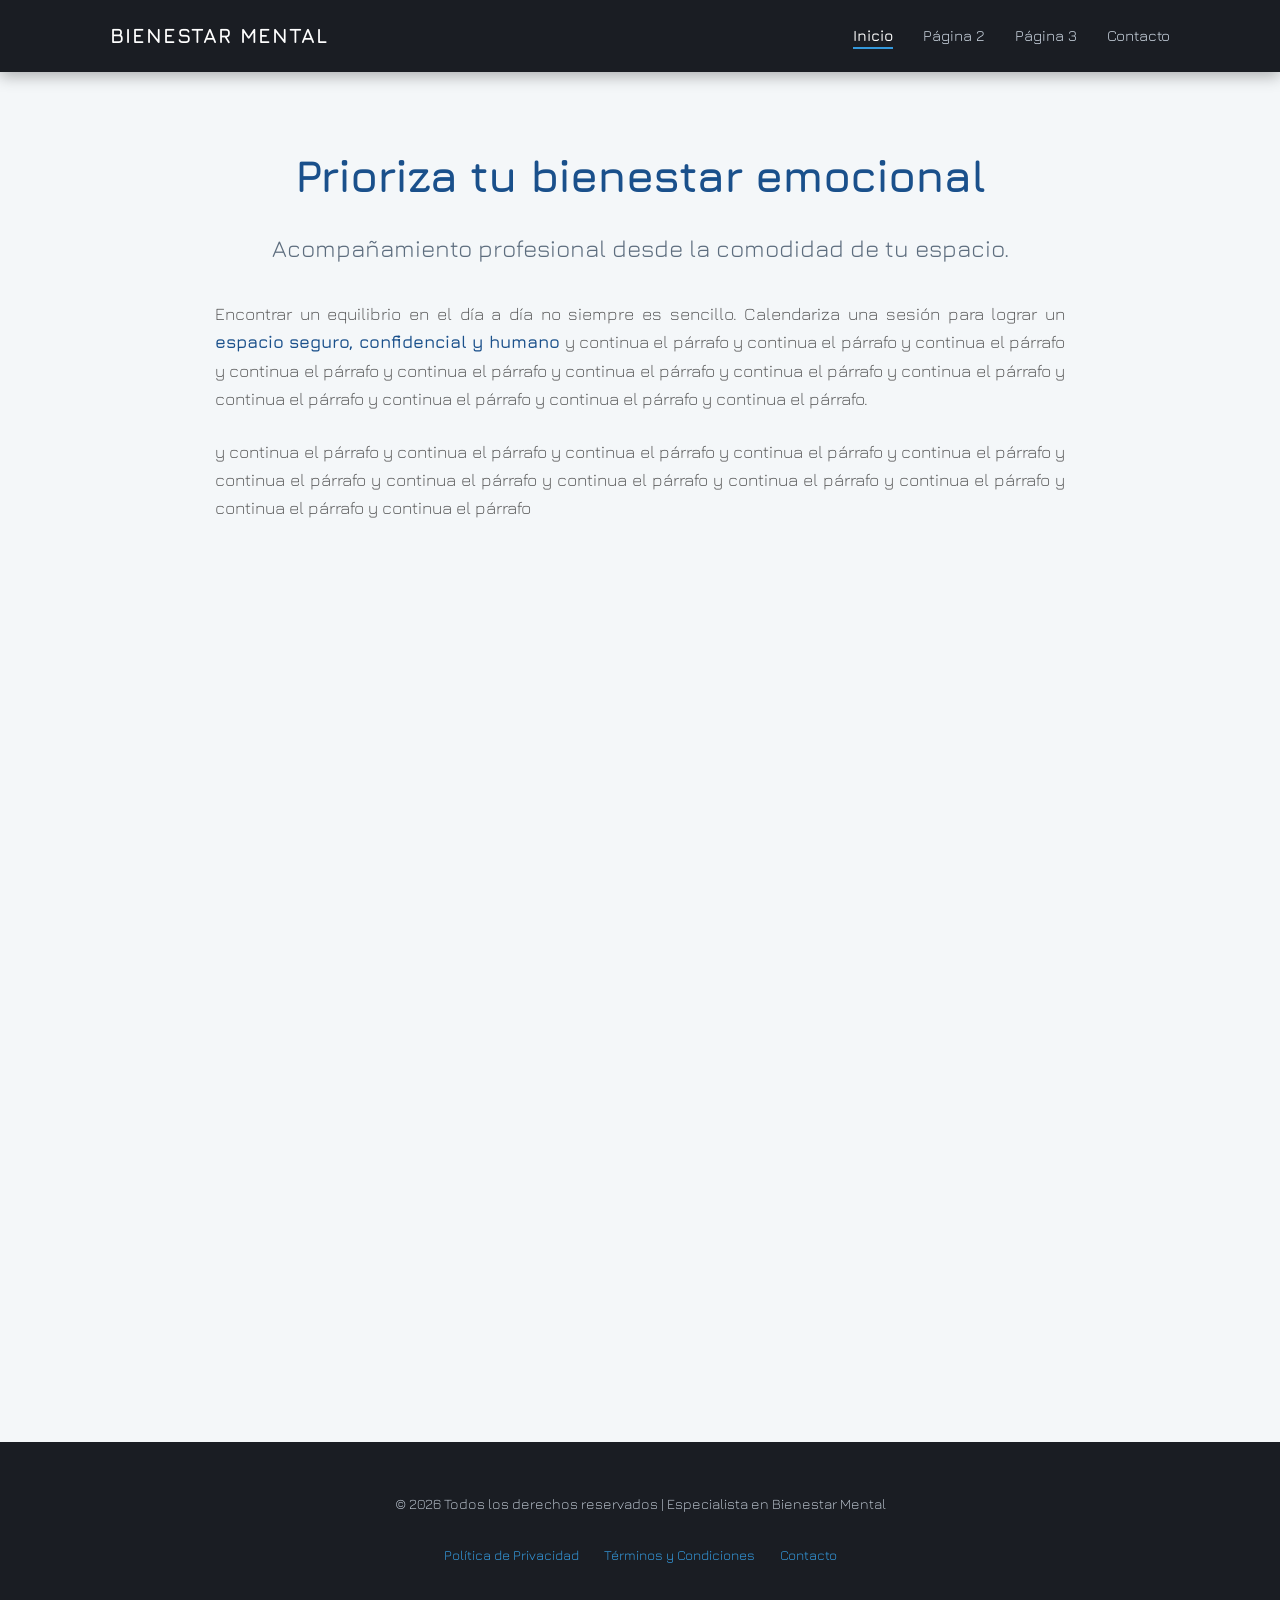
==== index.html @ a9a832e6 "Primer commit" ====
<!DOCTYPE html>
<html lang="es">
<head>
    <meta charset="UTF-8">
    <meta name="viewport" content="width=device-width, initial-scale=1.0">
    <title>Sesiones de Salud Mental | Agenda tu Videollamada</title>
    <link rel="preconnect" href="https://fonts.googleapis.com">
    <link rel="preconnect" href="https://fonts.gstatic.com" crossorigin>
    <link href="https://fonts.googleapis.com/css2?family=Jura:wght@300..700&display=swap" rel="stylesheet">

    <link rel="stylesheet" href="css/styles.css">
</head>
<body>

    <header class="main-header">
        <nav class="nav-container">
            <div class="logo">
                <span>Bienestar Mental</span>
            </div>
            <ul class="nav-menu">
                <li><a href="index.html" class="nav-link active">Inicio</a></li>
                <li><a href="pagina2.html" class="nav-link">Página 2</a></li>
                <li><a href="pagina3.html" class="nav-link">Página 3</a></li>
                <li><a href="contacto.html" class="nav-link">Contacto</a></li>
            </ul>
        </nav>
    </header>

    <main>
        <section class="intro-section">
            <h1>Prioriza tu bienestar emocional</h1>
            <h2>Acompañamiento profesional desde la comodidad de tu espacio.</h2>
            
            <p>
                Encontrar un equilibrio en el día a día no siempre es sencillo. Calendariza una sesión para lograr un 
                <strong>espacio seguro, confidencial y humano</strong> y continua el párrafo y continua el párrafo
                y continua el párrafo y continua el párrafo y continua el párrafo y continua el párrafo y continua el párrafo
                y continua el párrafo y continua el párrafo y continua el párrafo y continua el párrafo y continua el párrafo.
            </p>

            <p>
                y continua el párrafo y continua el párrafo y continua el párrafo y continua el párrafo  
               y continua el párrafo y continua el párrafo y continua el párrafo y continua el párrafo 
               y continua el párrafo y continua el párrafo y continua el párrafo y continua el párrafo 
            </p>
        </section>

        <div class="calendly-inline-widget" 
             data-url="https://calendly.com/depyweboaxaca/30min" 
             style="min-width:320px;height:700px;">
        </div>
        <script type="text/javascript" src="https://assets.calendly.com/assets/external/widget.js" async></script>


    </main>
    <footer>
        <div class="footer-container">
            <div class="footer-info">
                <p>&copy; 2026 Todos los derechos reservados | Especialista en Bienestar Mental</p>
            </div>
            <nav class="footer-nav">
                <a href="politicas.html">Política de Privacidad</a>
                <a href="terminos.html">Términos y Condiciones</a>
                <a href="contacto.html">Contacto</a>
            </nav>
        </div>
    </footer>
    <script src="js/script.js"></script>
</body>
</html>
---- css/styles.css ----
/* =========================================
   1. VARIABLES Y CONFIGURACIÓN GENERAL
   ========================================= */
:root {
    /* Paleta de Colores - Salud Mental & Corporativo */
    --color-fondo: #f4f7f9;        /* Gris azulado muy claro */
    --color-oscuro: #1a1d23;       /* Fondo de Header/Footer (Charcoal) */
    --color-primario: #1a508b;     /* Azul profesional (Confianza) */
    --color-secundario: #3498db;   /* Azul claro para detalles y links */
    --color-texto-p: #4a4a4a;      /* Gris oscuro para párrafos */
    --color-texto-light: #cbd5e0;  /* Gris claro para textos sobre oscuro */
    --white: #ffffff;
    
    /* Fuentes */
    --font-main: "Jura", sans-serif;
}

* {
    margin: 0;
    padding: 0;
    box-sizing: border-box;
}

html {
    scroll-behavior: smooth;
}

body {
    font-family: var(--font-main);
    background-color: var(--color-fondo);
    color: var(--color-texto-p);
    line-height: 1.6;
    padding-top: 80px; /* Espacio para el header fijo */
}

/* =========================================
   2. NAVEGACIÓN (HEADER)
   ========================================= */
.main-header {
    background-color: var(--color-oscuro);
    width: 100%;
    padding: 1.2rem 0;
    position: fixed;
    top: 0;
    left: 0;
    z-index: 1000;
    box-shadow: 0 4px 15px rgba(0, 0, 0, 0.3);
    transition: all 0.3s ease;
}

.nav-container {
    max-width: 1100px;
    margin: 0 auto;
    display: flex;
    justify-content: space-between;
    align-items: center;
    padding: 0 20px;
}

.logo span {
    color: var(--white);
    font-size: 1.3rem;
    font-weight: 700;
    letter-spacing: 1px;
    text-transform: uppercase;
}

.nav-menu {
    list-style: none;
    display: flex;
    gap: 30px;
}

.nav-link {
    text-decoration: none;
    color: var(--color-texto-light);
    font-size: 0.95rem;
    font-weight: 400;
    transition: color 0.3s ease;
    position: relative;
    padding-bottom: 5px;
}

.nav-link:hover {
    color: var(--white);
}

/* Indicador de página activa y hover */
.nav-link::after {
    content: '';
    position: absolute;
    width: 0;
    height: 2px;
    bottom: 0;
    left: 0;
    background-color: var(--color-secundario);
    transition: width 0.3s ease;
}

.nav-link:hover::after, 
.nav-link.active::after {
    width: 100%;
}

.nav-link.active {
    color: var(--white);
    font-weight: 600;
}

/* =========================================
   3. ESTRUCTURA PRINCIPAL (MAIN)
   ========================================= */
main {
    max-width: 1000px;
    margin: 0 auto;
    padding: 60px 20px;
    min-height: 80vh;
}

/* Sección de introducción de texto */
.intro-section {
    text-align: center;
    margin-bottom: 60px;
}

main h1 {
    font-size: 2.8rem;
    font-weight: 700;
    color: var(--color-primario);
    margin-bottom: 20px;
    letter-spacing: -1px;
}

main h2 {
    font-size: 1.5rem;
    font-weight: 400;
    color: #5d6d7e;
    margin-bottom: 35px;
    line-height: 1.4;
}

main p {
    font-size: 1.1rem;
    font-weight: 300;
    color: var(--color-texto-p);
    margin-bottom: 25px;
    text-align: justify;
    max-width: 850px;
    margin-left: auto;
    margin-right: auto;
}

main p strong {
    font-weight: 600;
    color: var(--color-primario);
}

/* Contenedor de Calendly */
#calendly-booking {
    margin-top: 50px;
    background: var(--white);
    border-radius: 15px;
    box-shadow: 0 10px 40px rgba(0,0,0,0.06);
    overflow: hidden;
    min-height: 600px; /* Evita saltos de carga */
}

/* =========================================
   4. PIE DE PÁGINA (FOOTER)
   ========================================= */
footer {
    background-color: var(--color-oscuro);
    color: var(--color-texto-light);
    padding: 50px 20px;
    margin-top: 100px;
}

.footer-container {
    max-width: 1100px;
    margin: 0 auto;
    display: flex;
    flex-direction: column;
    align-items: center;
    gap: 30px;
    text-align: center;
}

.footer-info p {
    font-size: 0.9rem;
    font-weight: 300;
}

.footer-nav {
    display: flex;
    gap: 25px;
    flex-wrap: wrap;
    justify-content: center;
}

.footer-nav a {
    text-decoration: none;
    color: var(--color-secundario);
    font-size: 0.85rem;
    transition: all 0.3s ease;
}

.footer-nav a:hover {
    color: var(--white);
    text-decoration: underline;
}

/* =========================================
   5. OPTIMIZACIÓN MÓVIL (RESPONSIVE)
   ========================================= */

/* Tabletas (menor a 992px) */
@media (max-width: 992px) {
    main h1 {
        font-size: 2.3rem;
    }
}

/* Celulares (menor a 768px) */
@media (max-width: 768px) {
    body {
        padding-top: 70px;
    }

    .nav-container {
        flex-direction: column;
        gap: 15px;
    }

    .nav-menu {
        gap: 15px;
        font-size: 0.85rem;
    }

    main {
        padding: 40px 15px;
    }

    main h1 {
        font-size: 1.8rem;
    }

    main h2 {
        font-size: 1.2rem;
    }

    main p {
        font-size: 1rem;
        text-align: left; /* Mejor lectura en pantallas pequeñas */
    }

    .footer-container {
        gap: 20px;
    }
}

/* Celulares muy pequeños (menor a 480px) */
@media (max-width: 480px) {
    .nav-menu {
        flex-wrap: wrap;
        justify-content: center;
    }
    
    .footer-nav {
        flex-direction: column;
        gap: 10px;
    }
}
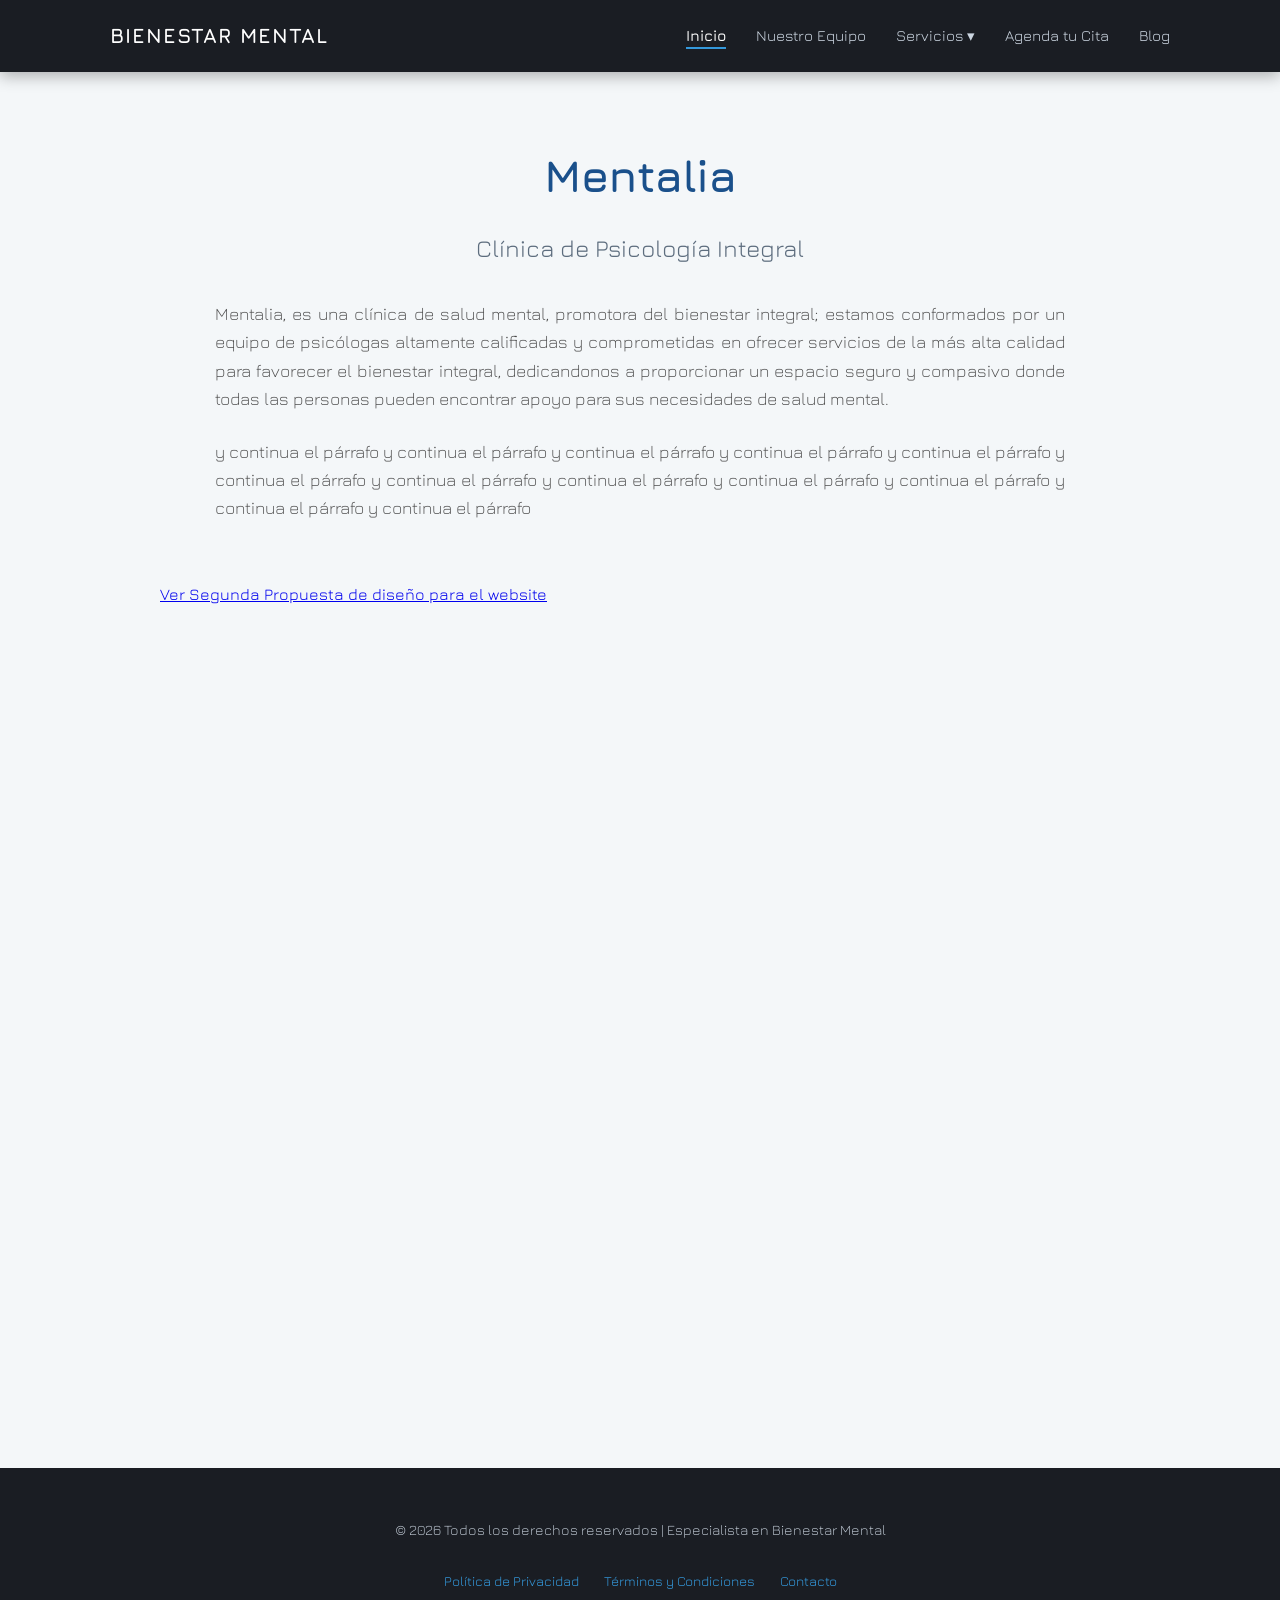
==== commit c34a0691: "Actualización general del sitio: nuevas páginas y cambios en estilos" ====
--- a/index.html
+++ b/index.html
@@ -1,58 +1,68 @@
 <!DOCTYPE html>
 <html lang="es">
+
 <head>
     <meta charset="UTF-8">
     <meta name="viewport" content="width=device-width, initial-scale=1.0">
-    <title>Sesiones de Salud Mental | Agenda tu Videollamada</title>
+    <title>Inicio</title>
     <link rel="preconnect" href="https://fonts.googleapis.com">
     <link rel="preconnect" href="https://fonts.gstatic.com" crossorigin>
     <link href="https://fonts.googleapis.com/css2?family=Jura:wght@300..700&display=swap" rel="stylesheet">
-
     <link rel="stylesheet" href="css/styles.css">
 </head>
+
 <body>
-
     <header class="main-header">
         <nav class="nav-container">
             <div class="logo">
                 <span>Bienestar Mental</span>
             </div>
-            <ul class="nav-menu">
-                <li><a href="index.html" class="nav-link active">Inicio</a></li>
-                <li><a href="pagina2.html" class="nav-link">Página 2</a></li>
-                <li><a href="pagina3.html" class="nav-link">Página 3</a></li>
-                <li><a href="contacto.html" class="nav-link">Contacto</a></li>
-            </ul>
+                <ul class="nav-menu">
+                    <li><a href="index.html" class="nav-link active">Inicio</a></li>
+                    <li><a href="equipo.html" class="nav-link">Nuestro Equipo</a></li>
+                    
+                    <li class="nav-item-dropdown">
+                        <a href="servicios.html" class="nav-link">Servicios <span class="flecha">▾</span></a>
+                        <ul class="submenu">
+                            <li><a href="individual.html">Psicoterapia Individual</a></li>
+                            <li><a href="estudiantes.html">Terapia para Estudiantes</a></li>
+                            <li><a href="talleres.html">Talleres</a></li>
+                        </ul>
+                    </li>
+
+                    <li><a href="agenda.html" class="nav-link">Agenda tu Cita</a></li>
+                    <li><a href="blog.html" class="nav-link">Blog</a></li>
+                </ul>
         </nav>
     </header>
 
     <main>
         <section class="intro-section">
-            <h1>Prioriza tu bienestar emocional</h1>
-            <h2>Acompañamiento profesional desde la comodidad de tu espacio.</h2>
-            
+            <h1>Mentalia</h1>
+            <h2>Clínica de Psicología Integral</h2>
+
             <p>
-                Encontrar un equilibrio en el día a día no siempre es sencillo. Calendariza una sesión para lograr un 
-                <strong>espacio seguro, confidencial y humano</strong> y continua el párrafo y continua el párrafo
-                y continua el párrafo y continua el párrafo y continua el párrafo y continua el párrafo y continua el párrafo
-                y continua el párrafo y continua el párrafo y continua el párrafo y continua el párrafo y continua el párrafo.
+                Mentalia, es una clínica de salud mental, promotora del bienestar integral; estamos conformados por un equipo de psicólogas altamente calificadas y comprometidas en ofrecer servicios de la más alta calidad para favorecer el bienestar integral, dedicandonos a proporcionar un espacio seguro y compasivo donde todas las personas pueden encontrar apoyo para sus necesidades de salud mental.
             </p>
 
             <p>
                 y continua el párrafo y continua el párrafo y continua el párrafo y continua el párrafo  
-               y continua el párrafo y continua el párrafo y continua el párrafo y continua el párrafo 
-               y continua el párrafo y continua el párrafo y continua el párrafo y continua el párrafo 
+            y continua el párrafo y continua el párrafo y continua el párrafo y continua el párrafo 
+            y continua el párrafo y continua el párrafo y continua el párrafo y continua el párrafo 
             </p>
         </section>
 
+        <div class="cta-container">
+            <a href="index2.html" class="btn-outline">Ver Segunda Propuesta de diseño para el website</a>
+        </div>
+
         <div class="calendly-inline-widget" 
-             data-url="https://calendly.com/depyweboaxaca/30min" 
-             style="min-width:320px;height:700px;">
+            data-url="https://calendly.com/depyweboaxaca/30min" 
+            style="min-width:320px;height:700px;">
         </div>
         <script type="text/javascript" src="https://assets.calendly.com/assets/external/widget.js" async></script>
-
-
     </main>
+    
     <footer>
         <div class="footer-container">
             <div class="footer-info">
--- a/css/styles.css
+++ b/css/styles.css
@@ -108,6 +108,84 @@
 }
 
 /* =========================================
+   2.1. SUBMENÚ (DROPDOWN) - INTEGRACIÓN
+   ========================================= */
+
+/* Contenedor del item que tiene el submenú */
+.nav-item-dropdown {
+    position: relative;
+}
+
+/* Estilos del submenú */
+.submenu {
+    display: none; /* Oculto por defecto */
+    position: absolute;
+    top: 100%; /* Aparece justo debajo del header */
+    left: 50%;
+    transform: translateX(-50%); /* Centra el menú respecto al texto padre */
+    background-color: var(--color-oscuro); /* Mismo tono que el header */
+    min-width: 240px;
+    padding: 15px 0;
+    list-style: none;
+    box-shadow: 0 10px 25px rgba(0, 0, 0, 0.4);
+    border-top: 3px solid var(--color-secundario); /* Línea de acento arriba */
+    z-index: 1100;
+}
+
+/* Mostrar al hacer hover */
+.nav-item-dropdown:hover .submenu {
+    display: block;
+}
+
+/* Links dentro del submenú */
+.submenu li a {
+    display: block;
+    padding: 12px 25px;
+    color: var(--color-texto-light);
+    text-decoration: none;
+    font-size: 0.85rem;
+    transition: all 0.3s ease;
+    text-align: left;
+    white-space: nowrap; /* Evita que el texto salte de línea */
+}
+
+/* Hover en los links del submenú */
+.submenu li a:hover {
+    background-color: rgba(255, 255, 255, 0.05);
+    color: var(--white);
+    padding-left: 30px; /* Efecto sutil de desplazamiento */
+}
+
+/* Ajuste para el responsive en celulares */
+@media (max-width: 768px) {
+    .nav-item-dropdown:hover .submenu {
+        display: none; /* Desactivamos el hover en móvil para evitar conflictos */
+    }
+    
+    /* Opcional: Si quieres que en móvil se vea siempre, 
+       puedes cambiar .submenu a position: static */
+    .submenu {
+        position: static;
+        transform: none;
+        background: transparent;
+        box-shadow: none;
+        border: none;
+        padding: 0;
+        text-align: center;
+    }
+    
+    .nav-item-dropdown .submenu {
+        display: block; /* En móvil los mostramos todos en lista */
+    }
+
+    .submenu li a {
+        text-align: center;
+        padding: 8px 0;
+        font-size: 0.8rem;
+    }
+}
+
+/* =========================================
    3. ESTRUCTURA PRINCIPAL (MAIN)
    ========================================= */
 main {
@@ -269,4 +347,35 @@
         flex-direction: column;
         gap: 10px;
     }
+}
+
+
+
+/* Estilos para el efecto Parallax */
+.parallax-container {
+    /* La ruta que solicitaste */
+    background-image: url('/home/impy/Escritorio/plataforma/sitios/calendarizacion/images/imagenh1.png');
+    
+    /* Altura del banner */
+    height: 400px; 
+    
+    /* CREA EL EFECTO PARALLAX */
+    background-attachment: fixed;
+    background-position: center;
+    background-repeat: no-repeat;
+    background-size: cover;
+    
+    /* Estética de la marca (Muted & Soft) */
+    margin: 40px 0;
+    border-radius: 8px; /* Opcional: para suavizar las esquinas */
+    filter: brightness(0.9) contrast(0.9) saturate(0.8);
+    box-shadow: inset 0 0 20px rgba(0,0,0,0.1);
+}
+
+/* Ajuste para móviles (El efecto 'fixed' suele fallar en iOS/Android) */
+@media (max-width: 768px) {
+    .parallax-container {
+        background-attachment: scroll; /* Se comporta como imagen normal en móvil */
+        height: 250px;
+    }
 }
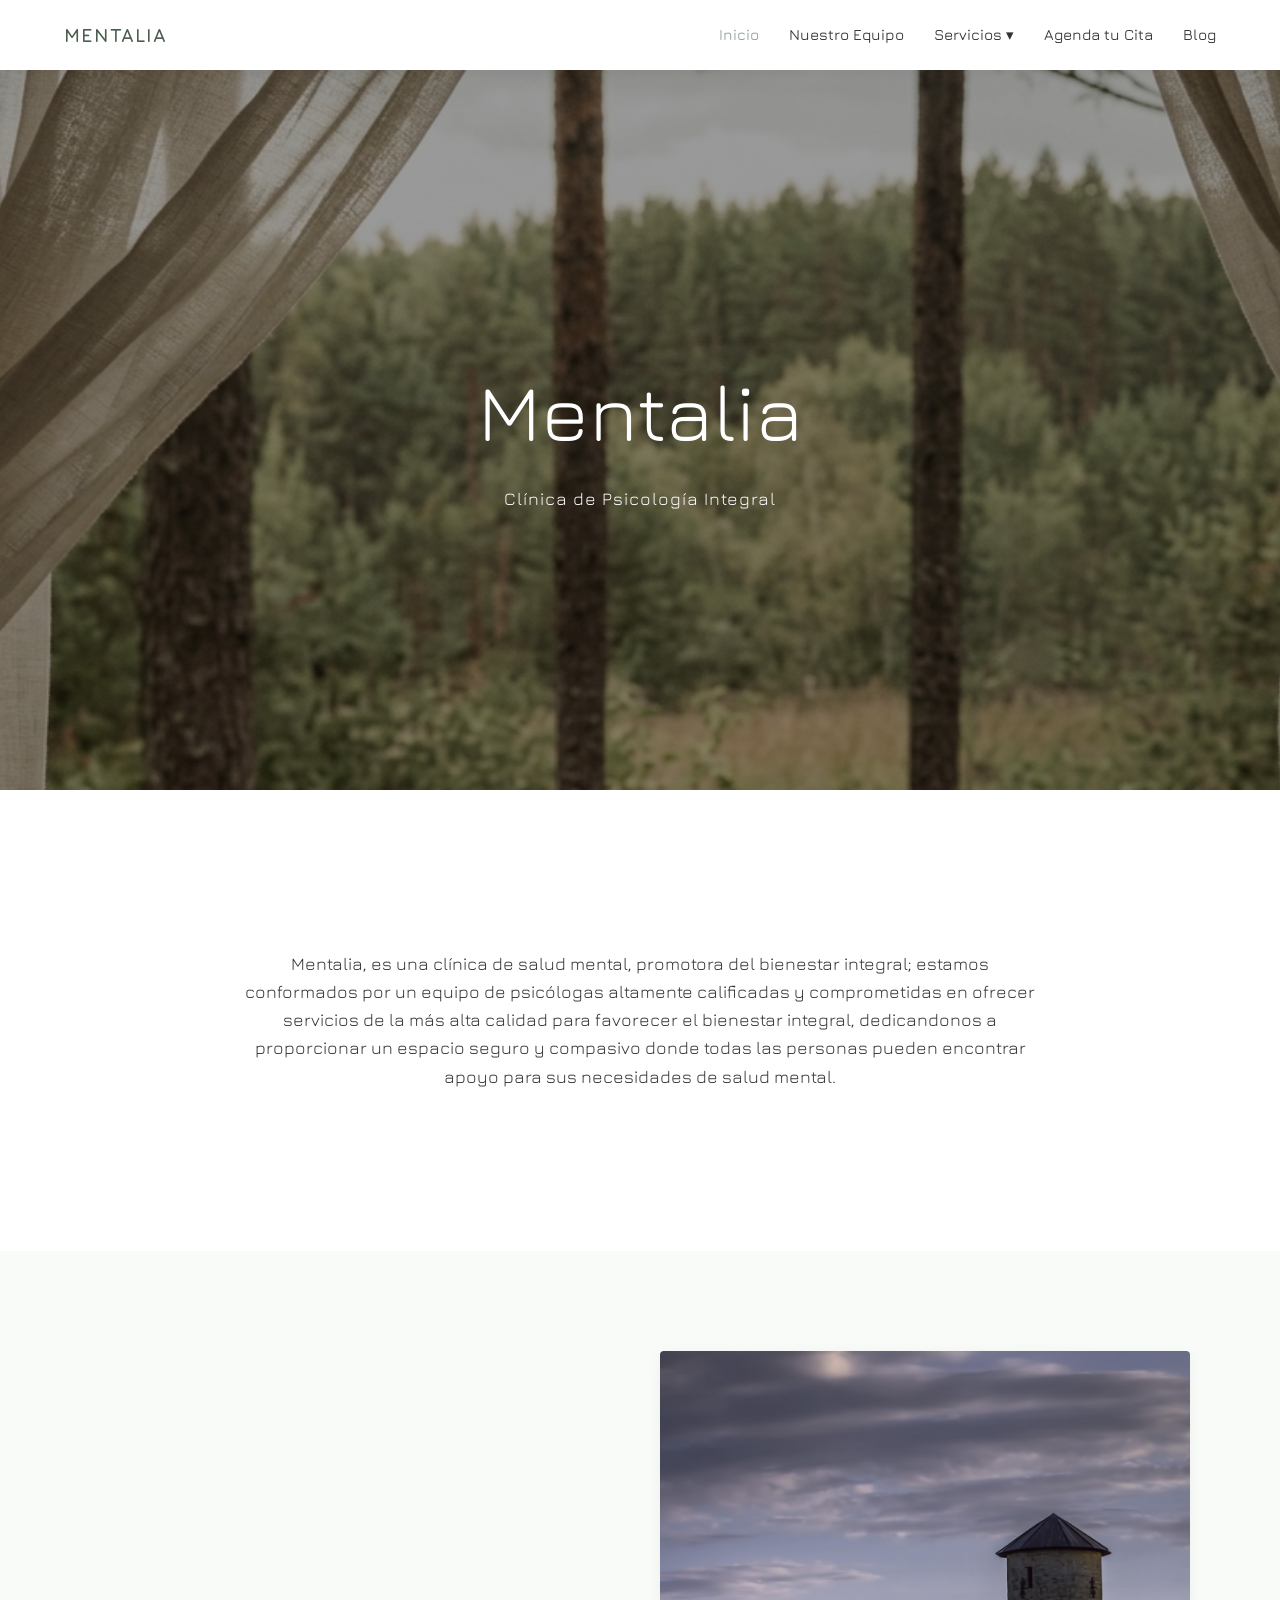
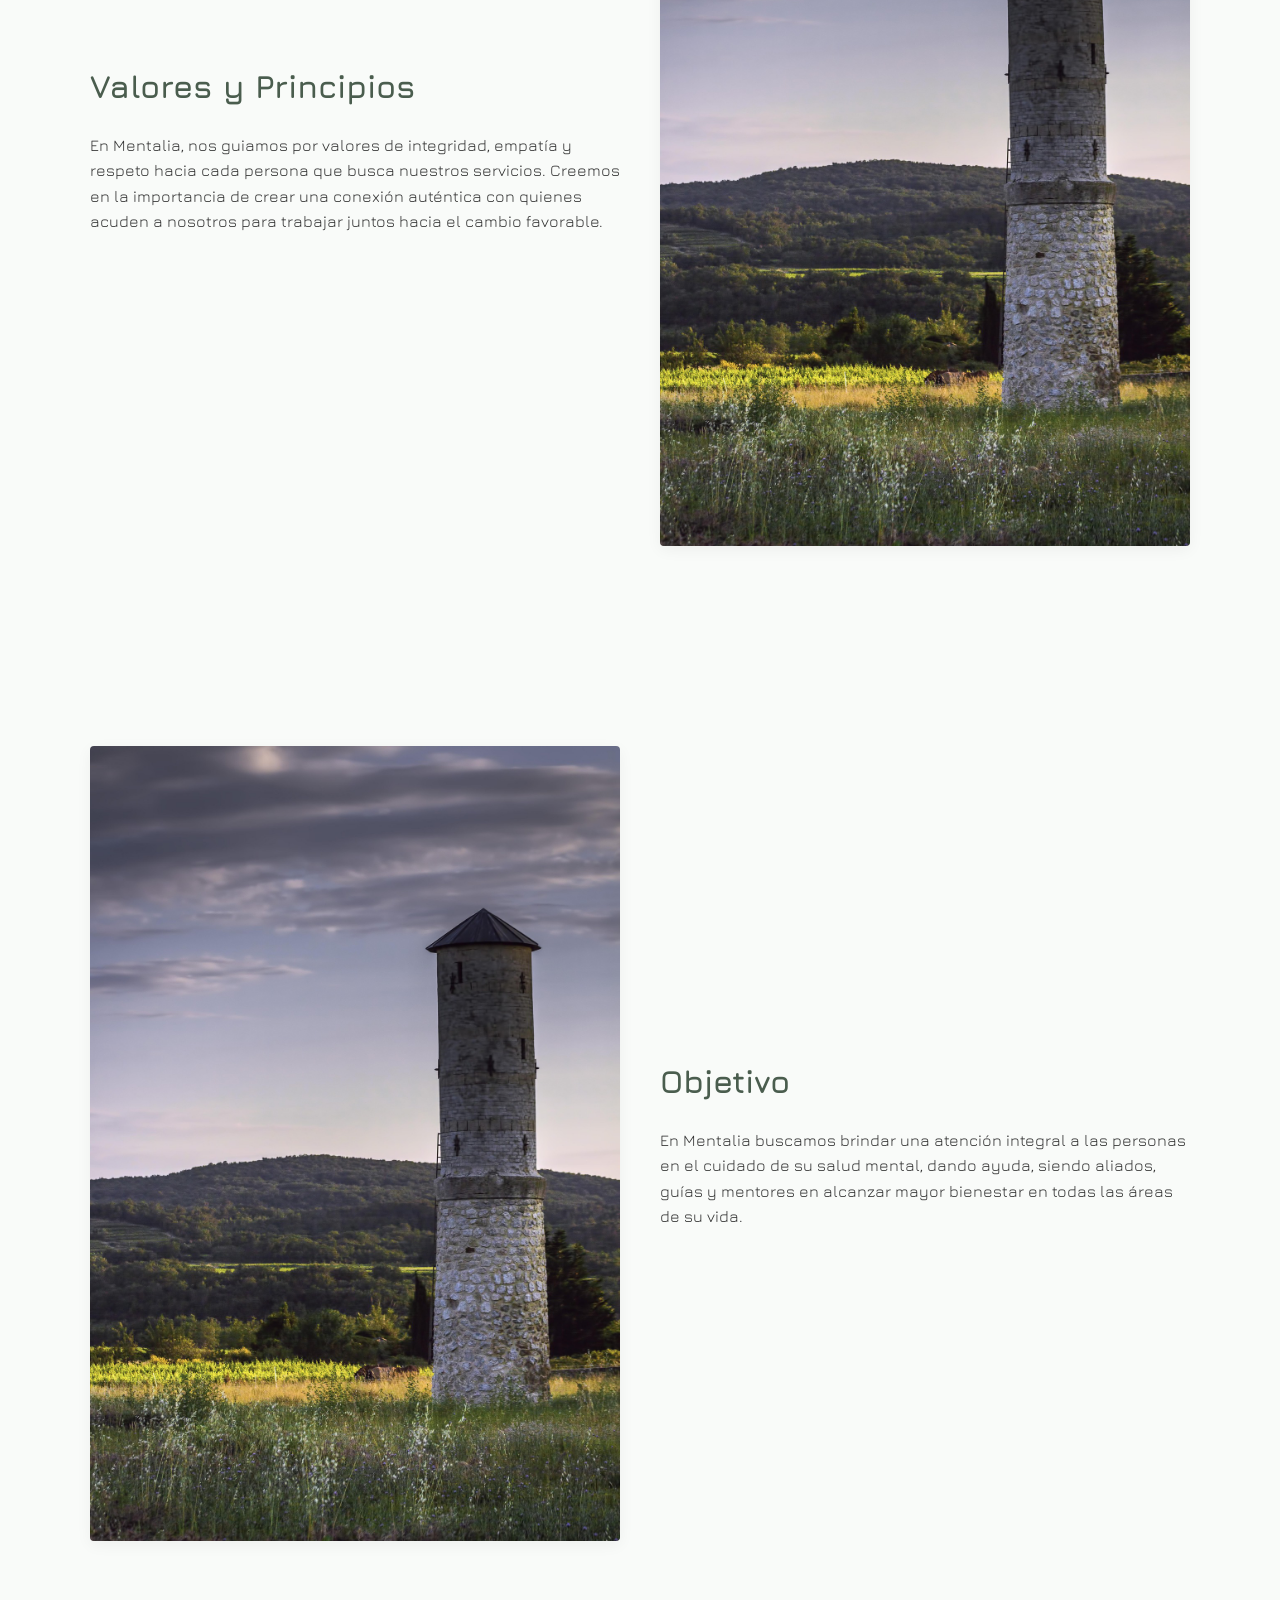
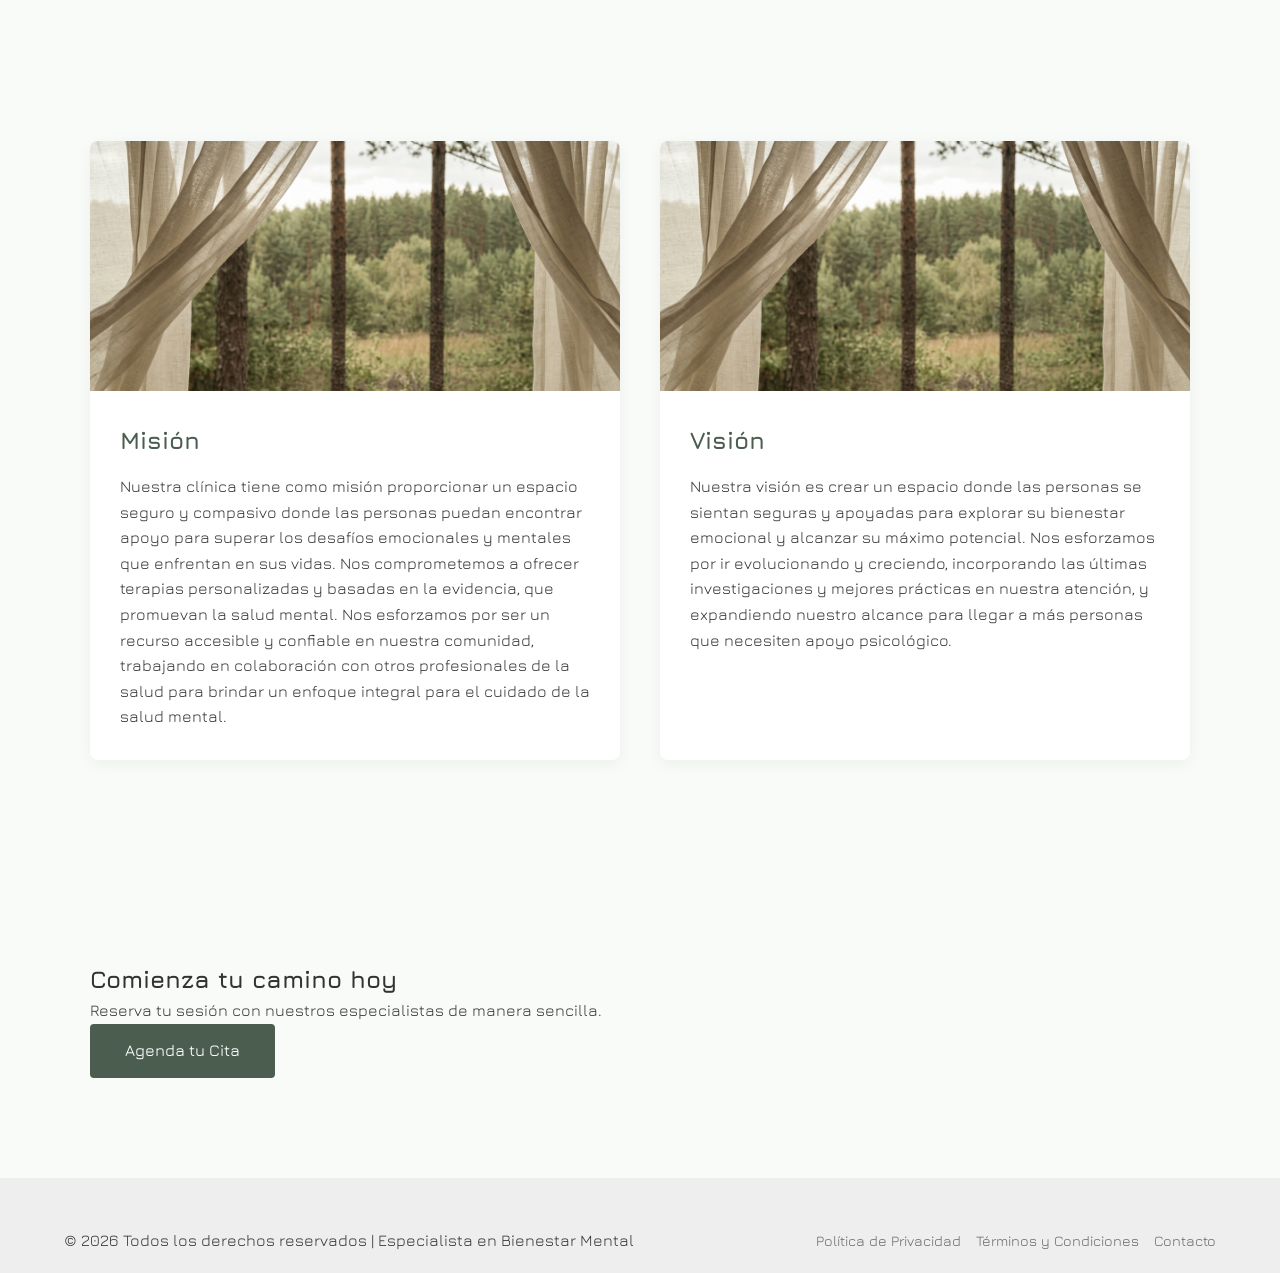
==== commit ed82e8a0: "Actualización de estilos e imágenes, agrega gitignore" ====
--- a/index.html
+++ b/index.html
@@ -1,66 +1,108 @@
 <!DOCTYPE html>
 <html lang="es">
-
 <head>
     <meta charset="UTF-8">
     <meta name="viewport" content="width=device-width, initial-scale=1.0">
-    <title>Inicio</title>
+    <title>Inicio | Mentalia - Clínica de Psicología Integral</title>
     <link rel="preconnect" href="https://fonts.googleapis.com">
     <link rel="preconnect" href="https://fonts.gstatic.com" crossorigin>
     <link href="https://fonts.googleapis.com/css2?family=Jura:wght@300..700&display=swap" rel="stylesheet">
     <link rel="stylesheet" href="css/styles.css">
 </head>
+<body>
 
-<body>
     <header class="main-header">
         <nav class="nav-container">
             <div class="logo">
-                <span>Bienestar Mental</span>
+                <span>Mentalia</span>
             </div>
-                <ul class="nav-menu">
-                    <li><a href="index.html" class="nav-link active">Inicio</a></li>
-                    <li><a href="equipo.html" class="nav-link">Nuestro Equipo</a></li>
-                    
-                    <li class="nav-item-dropdown">
-                        <a href="servicios.html" class="nav-link">Servicios <span class="flecha">▾</span></a>
-                        <ul class="submenu">
-                            <li><a href="individual.html">Psicoterapia Individual</a></li>
-                            <li><a href="estudiantes.html">Terapia para Estudiantes</a></li>
-                            <li><a href="talleres.html">Talleres</a></li>
-                        </ul>
-                    </li>
-
-                    <li><a href="agenda.html" class="nav-link">Agenda tu Cita</a></li>
-                    <li><a href="blog.html" class="nav-link">Blog</a></li>
-                </ul>
+            <button class="hamburger" id="hamburger" aria-label="Abrir menú">
+                <span></span><span></span><span></span>
+            </button>
+            <ul class="nav-menu" id="nav-menu">
+                <li><a href="index.html" class="nav-link active">Inicio</a></li>
+                <li><a href="equipo.html" class="nav-link">Nuestro Equipo</a></li>
+                <li class="nav-item-dropdown">
+                    <a href="servicios.html" class="nav-link">Servicios <span class="flecha">▾</span></a>
+                    <ul class="submenu">
+                        <li><a href="individual.html">Psicoterapia Individual</a></li>
+                        <li><a href="estudiantes.html">Terapia para Estudiantes</a></li>
+                        <li><a href="talleres.html">Talleres</a></li>
+                    </ul>
+                </li>
+                <li><a href="agenda.html" class="nav-link">Agenda tu Cita</a></li>
+                <li><a href="blog.html" class="nav-link">Blog</a></li>
+            </ul>
         </nav>
     </header>
 
     <main>
-        <section class="intro-section">
-            <h1>Mentalia</h1>
-            <h2>Clínica de Psicología Integral</h2>
-
-            <p>
-                Mentalia, es una clínica de salud mental, promotora del bienestar integral; estamos conformados por un equipo de psicólogas altamente calificadas y comprometidas en ofrecer servicios de la más alta calidad para favorecer el bienestar integral, dedicandonos a proporcionar un espacio seguro y compasivo donde todas las personas pueden encontrar apoyo para sus necesidades de salud mental.
-            </p>
-
-            <p>
-                y continua el párrafo y continua el párrafo y continua el párrafo y continua el párrafo  
-            y continua el párrafo y continua el párrafo y continua el párrafo y continua el párrafo 
-            y continua el párrafo y continua el párrafo y continua el párrafo y continua el párrafo 
-            </p>
+        <section class="hero-parallax" style="background-image: url('images/imagenh1.png');">
+            <div class="hero-overlay">
+                <div class="hero-content">
+                    <h1>Mentalia</h1>
+                    <p>Clínica de Psicología Integral</p>
+                </div>
+            </div>
         </section>
 
-        <div class="cta-container">
-            <a href="index2.html" class="btn-outline">Ver Segunda Propuesta de diseño para el website</a>
-        </div>
+        <section class="welcome-section">
+            <div class="container">
+                <p class="intro-text">
+                    Mentalia, es una clínica de salud mental, promotora del bienestar integral; estamos conformados por un equipo de psicólogas altamente calificadas y comprometidas en ofrecer servicios de la más alta calidad para favorecer el bienestar integral, dedicandonos a proporcionar un espacio seguro y compasivo donde todas las personas pueden encontrar apoyo para sus necesidades de salud mental.
+                </p>
+            </div>
+        </section>
 
-        <div class="calendly-inline-widget" 
-            data-url="https://calendly.com/depyweboaxaca/30min" 
-            style="min-width:320px;height:700px;">
-        </div>
-        <script type="text/javascript" src="https://assets.calendly.com/assets/external/widget.js" async></script>
+        <section class="split-section container">
+            <div class="split-content">
+                <h2>Valores y Principios</h2>
+                <p>En Mentalia, nos guiamos por valores de integridad, empatía y respeto hacia cada persona que busca nuestros servicios. Creemos en la importancia de crear una conexión auténtica con quienes acuden a nosotros para trabajar juntos hacia el cambio favorable.</p>
+            </div>
+            <div class="split-image">
+                <img src="images/imagenv1.jpg" alt="Valores Mentalia">
+            </div>
+        </section>
+
+        <section class="split-section split-reverse container">
+            <div class="split-content">
+                <h2>Objetivo</h2>
+                <p>En Mentalia buscamos brindar una atención integral a las personas en el cuidado de su salud mental, dando ayuda, siendo aliados, guías y mentores en alcanzar mayor bienestar en todas las áreas de su vida.</p>
+            </div>
+            <div class="split-image">
+                <img src="images/imagenv2.jpg" alt="Objetivo Mentalia">
+            </div>
+        </section>
+
+        <section class="cards-section container">
+            <div class="card-vertical">
+                <div class="card-image-wrapper">
+                    <img src="images/imagenh2.png" alt="Nuestra Misión">
+                </div>
+                <div class="card-text">
+                    <h3>Misión</h3>
+                    <p>Nuestra clínica tiene como misión proporcionar un espacio seguro y compasivo donde las personas puedan encontrar apoyo para superar los desafíos emocionales y mentales que enfrentan en sus vidas. Nos comprometemos a ofrecer terapias personalizadas y basadas en la evidencia, que promuevan la salud mental. Nos esforzamos por ser un recurso accesible y confiable en nuestra comunidad, trabajando en colaboración con otros profesionales de la salud para brindar un enfoque integral para el cuidado de la salud mental.</p>
+                </div>
+            </div>
+
+            <div class="card-vertical">
+                <div class="card-image-wrapper">
+                    <img src="images/imagenh3.png" alt="Nuestra Visión">
+                </div>
+                <div class="card-text">
+                    <h3>Visión</h3>
+                    <p>Nuestra visión es crear un espacio donde las personas se sientan seguras y apoyadas para explorar su bienestar emocional y alcanzar su máximo potencial. Nos esforzamos por ir evolucionando y creciendo, incorporando las últimas investigaciones y mejores prácticas en nuestra atención, y expandiendo nuestro alcance para llegar a más personas que necesiten apoyo psicológico.</p>
+                </div>
+            </div>
+        </section>
+
+        <section class="booking-preview container">
+            <div class="cta-box">
+                <h2>Comienza tu camino hoy</h2>
+                <p>Reserva tu sesión con nuestros especialistas de manera sencilla.</p>
+                <a href="agenda.html" class="btn-primary">Agenda tu Cita</a>
+            </div>
+        </section>
     </main>
     
     <footer>
--- a/css/styles.css
+++ b/css/styles.css
@@ -1,18 +1,15 @@
 /* =========================================
-   1. VARIABLES Y CONFIGURACIÓN GENERAL
+   1. VARIABLES Y CONFIGURACIÓN BASE
    ========================================= */
 :root {
-    /* Paleta de Colores - Salud Mental & Corporativo */
-    --color-fondo: #f4f7f9;        /* Gris azulado muy claro */
-    --color-oscuro: #1a1d23;       /* Fondo de Header/Footer (Charcoal) */
-    --color-primario: #1a508b;     /* Azul profesional (Confianza) */
-    --color-secundario: #3498db;   /* Azul claro para detalles y links */
-    --color-texto-p: #4a4a4a;      /* Gris oscuro para párrafos */
-    --color-texto-light: #cbd5e0;  /* Gris claro para textos sobre oscuro */
-    --white: #ffffff;
-    
-    /* Fuentes */
-    --font-main: "Jura", sans-serif;
+    --primary-color: #4a5d4e;   /* Verde bosque suave */
+    --accent-color:  #8da399;
+    --text-color:    #333;
+    --bg-light:      #f9fbf9;
+    --white:         #ffffff;
+    --font-main:     'Jura', sans-serif;
+    --transition:    all 0.3s ease;
+    --shadow:        0 4px 15px rgba(0, 0, 0, 0.05);
 }
 
 * {
@@ -27,355 +24,366 @@
 
 body {
     font-family: var(--font-main);
-    background-color: var(--color-fondo);
-    color: var(--color-texto-p);
+    color: var(--text-color);
     line-height: 1.6;
-    padding-top: 80px; /* Espacio para el header fijo */
-}
-
-/* =========================================
-   2. NAVEGACIÓN (HEADER)
+    background-color: var(--bg-light);
+    font-size: 16px; /* Evita zoom automático en inputs de iOS */
+}
+
+img {
+    max-width: 100%;
+    height: auto;
+    display: block;
+}
+
+.container {
+    width: 90%;
+    max-width: 1100px;
+    margin: 0 auto;
+    padding: 60px 0;
+}
+
+/* =========================================
+   2. HEADER Y NAVEGACIÓN (RESPONSIVE)
    ========================================= */
 .main-header {
-    background-color: var(--color-oscuro);
+    background-color: rgba(255, 255, 255, 0.98);
+    position: sticky;
+    top: 0;
+    z-index: 1000;
+    box-shadow: 0 2px 10px rgba(0,0,0,0.05);
+    height: 70px;
+    display: flex;
+    align-items: center;
+}
+
+.nav-container {
+    display: flex;
+    justify-content: space-between;
+    align-items: center;
+    width: 90%;
+    margin: 0 auto;
+}
+
+.logo span {
+    font-size: 1.2rem;
+    font-weight: 700;
+    color: var(--primary-color);
+    letter-spacing: 1px;
+    text-transform: uppercase;
+}
+
+/* Menú Hamburguesa */
+.hamburger {
+    display: flex;
+    flex-direction: column;
+    justify-content: space-around;
+    width: 30px;
+    height: 24px;
+    background: transparent;
+    border: none;
+    cursor: pointer;
+    z-index: 1100;
+}
+
+.hamburger span {
     width: 100%;
-    padding: 1.2rem 0;
+    height: 3px;
+    background-color: var(--primary-color);
+    border-radius: 10px;
+    transition: var(--transition);
+}
+
+/* Menú de navegación móvil (Oculto por defecto) */
+.nav-menu {
     position: fixed;
     top: 0;
-    left: 0;
-    z-index: 1000;
-    box-shadow: 0 4px 15px rgba(0, 0, 0, 0.3);
-    transition: all 0.3s ease;
-}
-
-.nav-container {
-    max-width: 1100px;
-    margin: 0 auto;
-    display: flex;
-    justify-content: space-between;
-    align-items: center;
-    padding: 0 20px;
-}
-
-.logo span {
-    color: var(--white);
-    font-size: 1.3rem;
-    font-weight: 700;
-    letter-spacing: 1px;
-    text-transform: uppercase;
-}
-
-.nav-menu {
+    right: -100%;
+    width: 80%;
+    height: 100vh;
+    background-color: var(--white);
+    display: flex;
+    flex-direction: column;
+    align-items: center;
+    justify-content: center;
+    gap: 2rem;
     list-style: none;
-    display: flex;
-    gap: 30px;
+    transition: 0.4s ease-in-out;
+    box-shadow: -5px 0 15px rgba(0,0,0,0.1);
+}
+
+.nav-menu.active {
+    right: 0;
 }
 
 .nav-link {
     text-decoration: none;
-    color: var(--color-texto-light);
-    font-size: 0.95rem;
-    font-weight: 400;
-    transition: color 0.3s ease;
-    position: relative;
-    padding-bottom: 5px;
-}
-
-.nav-link:hover {
-    color: var(--white);
-}
-
-/* Indicador de página activa y hover */
-.nav-link::after {
-    content: '';
-    position: absolute;
-    width: 0;
-    height: 2px;
-    bottom: 0;
-    left: 0;
-    background-color: var(--color-secundario);
-    transition: width 0.3s ease;
-}
-
-.nav-link:hover::after, 
-.nav-link.active::after {
-    width: 100%;
-}
-
-.nav-link.active {
-    color: var(--white);
-    font-weight: 600;
-}
-
-/* =========================================
-   2.1. SUBMENÚ (DROPDOWN) - INTEGRACIÓN
-   ========================================= */
-
-/* Contenedor del item que tiene el submenú */
-.nav-item-dropdown {
-    position: relative;
-}
-
-/* Estilos del submenú */
+    color: var(--text-color);
+    font-size: 1.2rem;
+    font-weight: 500;
+    transition: var(--transition);
+}
+
+.nav-link:hover, .nav-link.active {
+    color: var(--accent-color);
+}
+
+/* Submenú en móvil */
 .submenu {
-    display: none; /* Oculto por defecto */
-    position: absolute;
-    top: 100%; /* Aparece justo debajo del header */
-    left: 50%;
-    transform: translateX(-50%); /* Centra el menú respecto al texto padre */
-    background-color: var(--color-oscuro); /* Mismo tono que el header */
-    min-width: 240px;
-    padding: 15px 0;
     list-style: none;
-    box-shadow: 0 10px 25px rgba(0, 0, 0, 0.4);
-    border-top: 3px solid var(--color-secundario); /* Línea de acento arriba */
-    z-index: 1100;
-}
-
-/* Mostrar al hacer hover */
-.nav-item-dropdown:hover .submenu {
-    display: block;
-}
-
-/* Links dentro del submenú */
+    text-align: center;
+    background: #f0f4f2;
+    padding: 10px;
+    border-radius: 5px;
+}
+
+.submenu li {
+    margin: 10px 0;
+}
+
 .submenu li a {
-    display: block;
-    padding: 12px 25px;
-    color: var(--color-texto-light);
     text-decoration: none;
-    font-size: 0.85rem;
-    transition: all 0.3s ease;
-    text-align: left;
-    white-space: nowrap; /* Evita que el texto salte de línea */
-}
-
-/* Hover en los links del submenú */
-.submenu li a:hover {
-    background-color: rgba(255, 255, 255, 0.05);
-    color: var(--white);
-    padding-left: 30px; /* Efecto sutil de desplazamiento */
-}
-
-/* Ajuste para el responsive en celulares */
-@media (max-width: 768px) {
-    .nav-item-dropdown:hover .submenu {
-        display: none; /* Desactivamos el hover en móvil para evitar conflictos */
-    }
-    
-    /* Opcional: Si quieres que en móvil se vea siempre, 
-       puedes cambiar .submenu a position: static */
-    .submenu {
-        position: static;
-        transform: none;
-        background: transparent;
-        box-shadow: none;
-        border: none;
-        padding: 0;
-        text-align: center;
-    }
-    
-    .nav-item-dropdown .submenu {
-        display: block; /* En móvil los mostramos todos en lista */
-    }
-
-    .submenu li a {
-        text-align: center;
-        padding: 8px 0;
-        font-size: 0.8rem;
-    }
-}
-
-/* =========================================
-   3. ESTRUCTURA PRINCIPAL (MAIN)
-   ========================================= */
-main {
-    max-width: 1000px;
-    margin: 0 auto;
-    padding: 60px 20px;
-    min-height: 80vh;
-}
-
-/* Sección de introducción de texto */
-.intro-section {
-    text-align: center;
-    margin-bottom: 60px;
-}
-
-main h1 {
-    font-size: 2.8rem;
-    font-weight: 700;
-    color: var(--color-primario);
-    margin-bottom: 20px;
-    letter-spacing: -1px;
-}
-
-main h2 {
-    font-size: 1.5rem;
-    font-weight: 400;
-    color: #5d6d7e;
-    margin-bottom: 35px;
-    line-height: 1.4;
-}
-
-main p {
-    font-size: 1.1rem;
-    font-weight: 300;
-    color: var(--color-texto-p);
-    margin-bottom: 25px;
-    text-align: justify;
-    max-width: 850px;
-    margin-left: auto;
-    margin-right: auto;
-}
-
-main p strong {
-    font-weight: 600;
-    color: var(--color-primario);
-}
-
-/* Contenedor de Calendly */
-#calendly-booking {
-    margin-top: 50px;
-    background: var(--white);
-    border-radius: 15px;
-    box-shadow: 0 10px 40px rgba(0,0,0,0.06);
-    overflow: hidden;
-    min-height: 600px; /* Evita saltos de carga */
-}
-
-/* =========================================
-   4. PIE DE PÁGINA (FOOTER)
-   ========================================= */
-footer {
-    background-color: var(--color-oscuro);
-    color: var(--color-texto-light);
-    padding: 50px 20px;
-    margin-top: 100px;
-}
-
-.footer-container {
-    max-width: 1100px;
-    margin: 0 auto;
-    display: flex;
-    flex-direction: column;
-    align-items: center;
-    gap: 30px;
-    text-align: center;
-}
-
-.footer-info p {
-    font-size: 0.9rem;
-    font-weight: 300;
-}
-
-.footer-nav {
-    display: flex;
-    gap: 25px;
-    flex-wrap: wrap;
-    justify-content: center;
-}
-
-.footer-nav a {
-    text-decoration: none;
-    color: var(--color-secundario);
-    font-size: 0.85rem;
-    transition: all 0.3s ease;
-}
-
-.footer-nav a:hover {
-    color: var(--white);
-    text-decoration: underline;
-}
-
-/* =========================================
-   5. OPTIMIZACIÓN MÓVIL (RESPONSIVE)
-   ========================================= */
-
-/* Tabletas (menor a 992px) */
-@media (max-width: 992px) {
-    main h1 {
-        font-size: 2.3rem;
-    }
-}
-
-/* Celulares (menor a 768px) */
-@media (max-width: 768px) {
-    body {
-        padding-top: 70px;
-    }
-
-    .nav-container {
-        flex-direction: column;
-        gap: 15px;
-    }
-
-    .nav-menu {
-        gap: 15px;
-        font-size: 0.85rem;
-    }
-
-    main {
-        padding: 40px 15px;
-    }
-
-    main h1 {
-        font-size: 1.8rem;
-    }
-
-    main h2 {
-        font-size: 1.2rem;
-    }
-
-    main p {
-        font-size: 1rem;
-        text-align: left; /* Mejor lectura en pantallas pequeñas */
-    }
-
-    .footer-container {
-        gap: 20px;
-    }
-}
-
-/* Celulares muy pequeños (menor a 480px) */
-@media (max-width: 480px) {
-    .nav-menu {
-        flex-wrap: wrap;
-        justify-content: center;
-    }
-    
-    .footer-nav {
-        flex-direction: column;
-        gap: 10px;
-    }
-}
-
-
-
-/* Estilos para el efecto Parallax */
-.parallax-container {
-    /* La ruta que solicitaste */
-    background-image: url('/home/impy/Escritorio/plataforma/sitios/calendarizacion/images/imagenh1.png');
-    
-    /* Altura del banner */
-    height: 400px; 
-    
-    /* CREA EL EFECTO PARALLAX */
-    background-attachment: fixed;
+    color: var(--text-color);
+    font-size: 1rem;
+}
+
+/* =========================================
+   3. HERO SECTION
+   ========================================= */
+.hero-parallax {
+    height: 60vh; /* Altura optimizada para móvil */
     background-position: center;
     background-repeat: no-repeat;
     background-size: cover;
+    display: flex;
+    align-items: center;
+    justify-content: center;
+    /* El parallax se activa en desktop vía Media Query */
+}
+
+.hero-overlay {
+    background-color: rgba(0, 0, 0, 0.4);
+    width: 100%;
+    height: 100%;
+    display: flex;
+    align-items: center;
+    justify-content: center;
+    padding: 20px;
+}
+
+.hero-content {
+    text-align: center;
+    color: var(--white);
+}
+
+.hero-content h1 {
+    font-size: 2.5rem;
+    font-weight: 400;
+    margin-bottom: 10px;
+}
+
+.hero-content p {
+    font-size: 1.1rem;
+    letter-spacing: 1px;
+}
+
+/* =========================================
+   4. COMPONENTES DE DISEÑO (INDEX)
+   ========================================= */
+
+/* Bienvenida */
+.welcome-section {
+    text-align: center;
+    padding: 60px 20px;
+    background-color: var(--white);
+}
+
+.intro-text {
+    font-size: 1.1rem;
+    max-width: 800px;
+    margin: 0 auto;
+    color: var(--text-color);
+}
+
+/* Secciones Split (Mitad y Mitad) */
+.split-section {
+    display: flex;
+    flex-direction: column; /* Apilado en móvil */
+    gap: 40px;
+    align-items: center;
+    text-align: left;
+}
+
+.split-content h2 {
+    color: var(--primary-color);
+    font-size: 2rem;
+    margin-bottom: 20px;
+}
+
+.split-image img {
+    width: 100%;
+    border-radius: 4px;
+    box-shadow: var(--shadow);
+}
+
+/* Misión y Visión (Tarjetas Verticales) */
+.cards-section {
+    display: grid;
+    grid-template-columns: 1fr; /* 1 columna móvil */
+    gap: 40px;
+}
+
+.card-vertical {
+    background: var(--white);
+    border-radius: 8px;
+    overflow: hidden;
+    box-shadow: var(--shadow);
+}
+
+.card-image-wrapper img {
+    width: 100%;
+    height: 250px;
+    object-fit: cover;
+}
+
+.card-text {
+    padding: 30px;
+}
+
+.card-text h3 {
+    color: var(--primary-color);
+    margin-bottom: 15px;
+    font-size: 1.5rem;
+}
+
+/* Botones */
+.btn-primary {
+    display: inline-block;
+    padding: 14px 35px;
+    background-color: var(--primary-color);
+    color: var(--white);
+    text-decoration: none;
+    border-radius: 4px;
+    transition: var(--transition);
+    font-weight: 500;
+    min-height: 44px; /* Estándar táctil */
+}
+
+.btn-primary:hover {
+    background-color: var(--accent-color);
+}
+
+/* =========================================
+   5. FOOTER
+   ========================================= */
+footer {
+    background-color: #eee;
+    padding: 50px 0 20px 0;
+}
+
+.footer-container {
+    width: 90%;
+    margin: 0 auto;
+    display: flex;
+    flex-direction: column;
+    align-items: center;
+    gap: 20px;
+    text-align: center;
+}
+
+.footer-nav {
+    display: flex;
+    flex-wrap: wrap;
+    justify-content: center;
+    gap: 15px;
+}
+
+.footer-nav a {
+    text-decoration: none;
+    color: #666;
+    font-size: 0.9rem;
+}
+
+/* =========================================
+   6. MEDIA QUERIES (DESKTOP & TABLET)
+   ========================================= */
+
+/* Tabletas en adelante (768px+) */
+@media (min-width: 768px) {
+    .hamburger { display: none; }
+
+    .nav-menu {
+        position: static;
+        flex-direction: row;
+        width: auto;
+        height: auto;
+        background: transparent;
+        box-shadow: none;
+        gap: 30px;
+    }
+
+    .nav-link { font-size: 0.95rem; }
+
+    .hero-parallax {
+        height: 80vh;
+        background-attachment: fixed; /* Activa Parallax */
+    }
+
+    .hero-content h1 { font-size: 4rem; }
+
+    .split-section {
+        flex-direction: row;
+        text-align: left;
+    }
+
+    .split-content, .split-image {
+        flex: 1;
+    }
+
+    /* Inversión para el diseño "periódico" */
+    .split-reverse {
+        flex-direction: row-reverse;
+    }
+
+    .cards-section {
+        grid-template-columns: 1fr 1fr; /* 2 columnas desktop */
+    }
+
+    .footer-container {
+        flex-direction: row;
+        justify-content: space-between;
+    }
+
+    /* Submenú Dropdown Desktop */
+    .nav-item-dropdown:hover .submenu {
+        display: block;
+    }
+
+    .submenu {
+        display: none;
+        position: absolute;
+        top: 100%;
+        left: 0;
+        min-width: 220px;
+        background: var(--white);
+        box-shadow: 0 10px 20px rgba(0,0,0,0.1);
+        text-align: left;
+        padding: 10px 0;
+    }
+
+    .submenu li a {
+        padding: 10px 20px;
+        display: block;
+    }
+}
+
+/* Monitores Grandes */
+@media (min-width: 1024px) {
+    .container {
+        padding: 100px 0;
+    }
     
-    /* Estética de la marca (Muted & Soft) */
-    margin: 40px 0;
-    border-radius: 8px; /* Opcional: para suavizar las esquinas */
-    filter: brightness(0.9) contrast(0.9) saturate(0.8);
-    box-shadow: inset 0 0 20px rgba(0,0,0,0.1);
-}
-
-/* Ajuste para móviles (El efecto 'fixed' suele fallar en iOS/Android) */
-@media (max-width: 768px) {
-    .parallax-container {
-        background-attachment: scroll; /* Se comporta como imagen normal en móvil */
-        height: 250px;
+    .hero-content h1 {
+        font-size: 5rem;
     }
 }
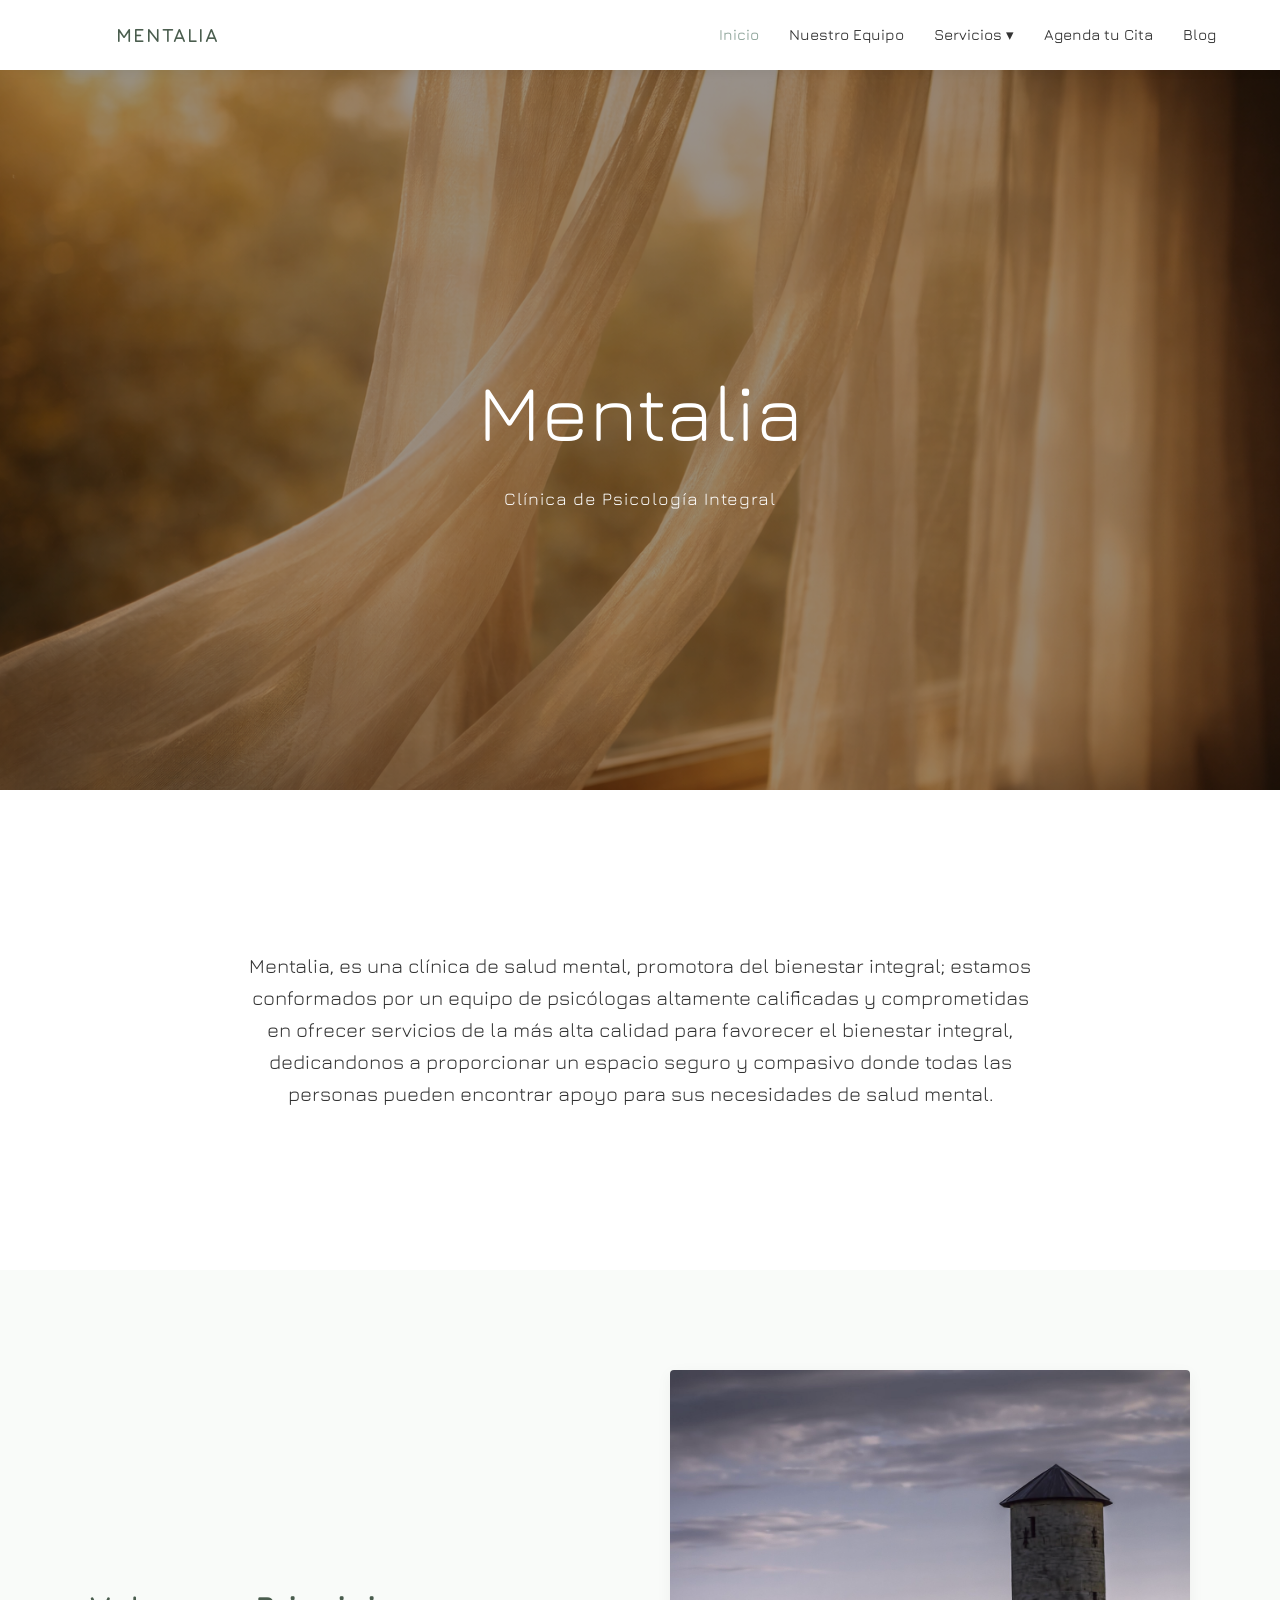
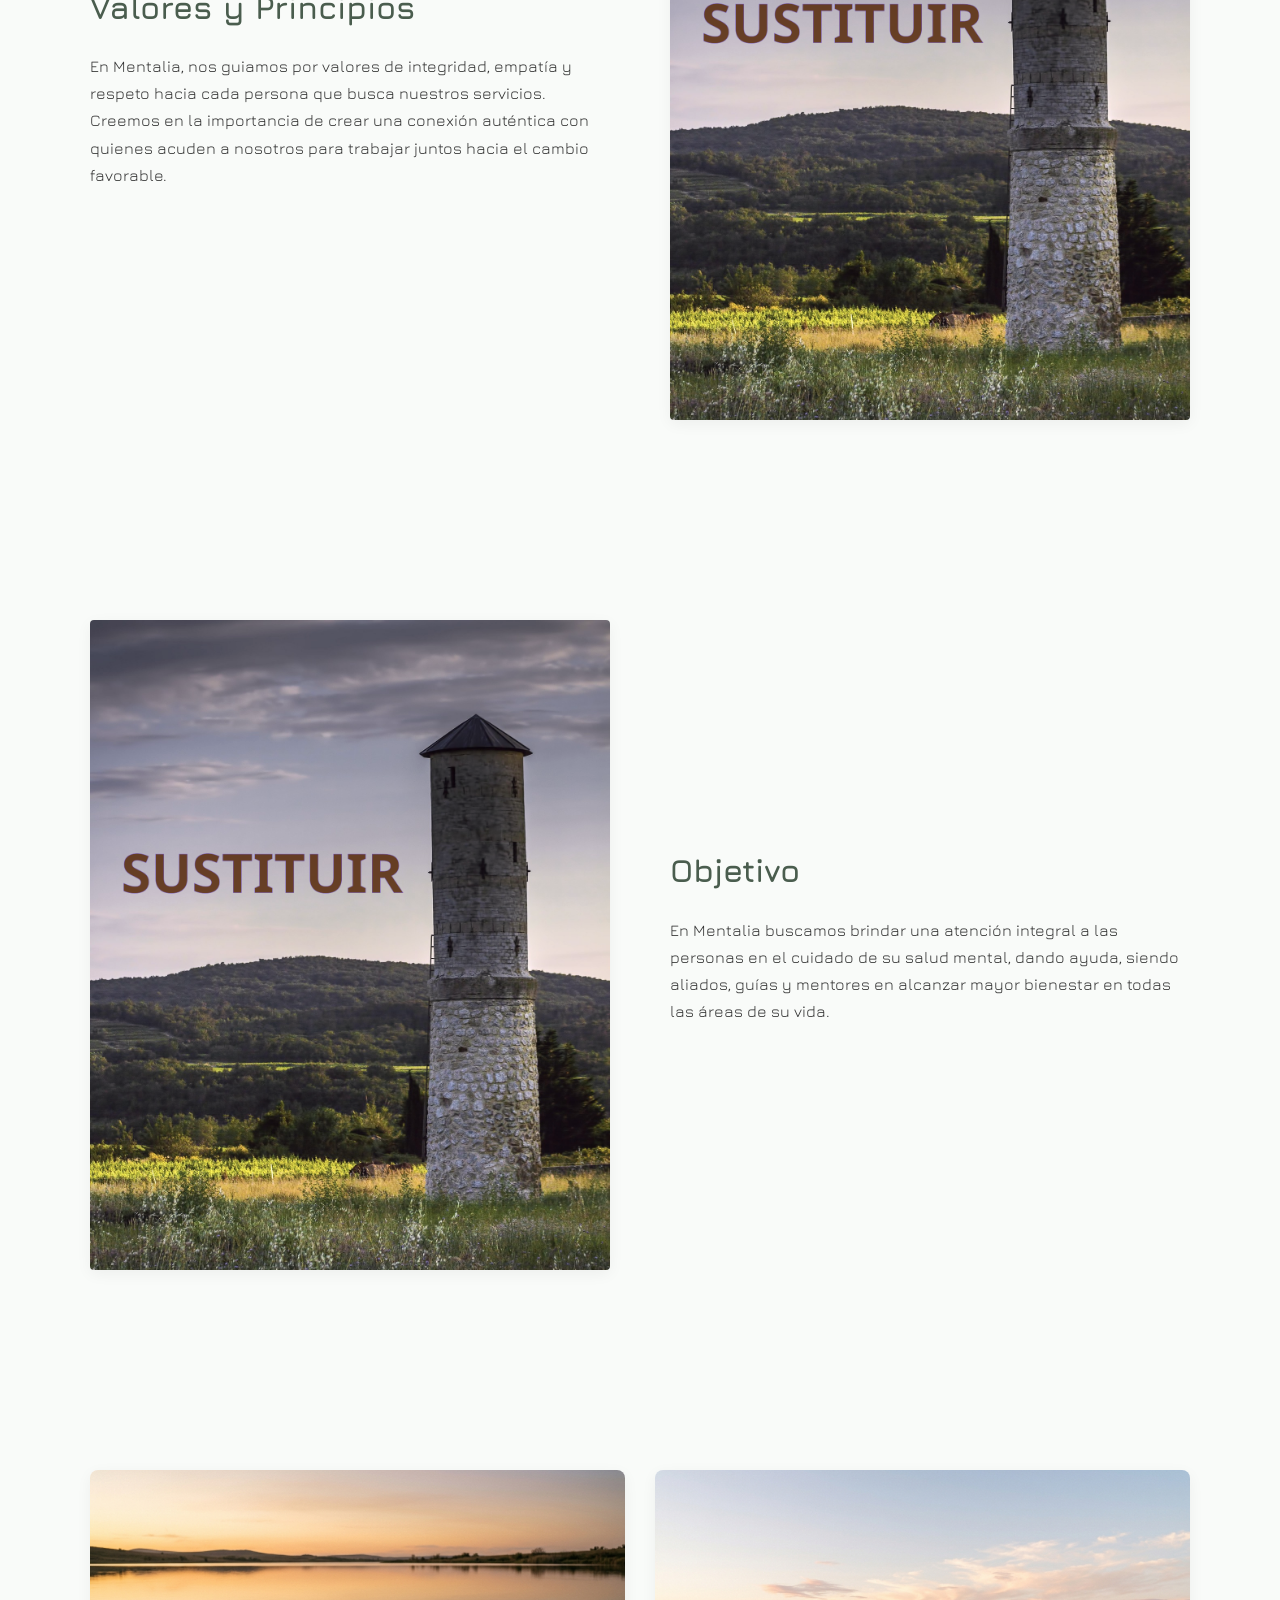
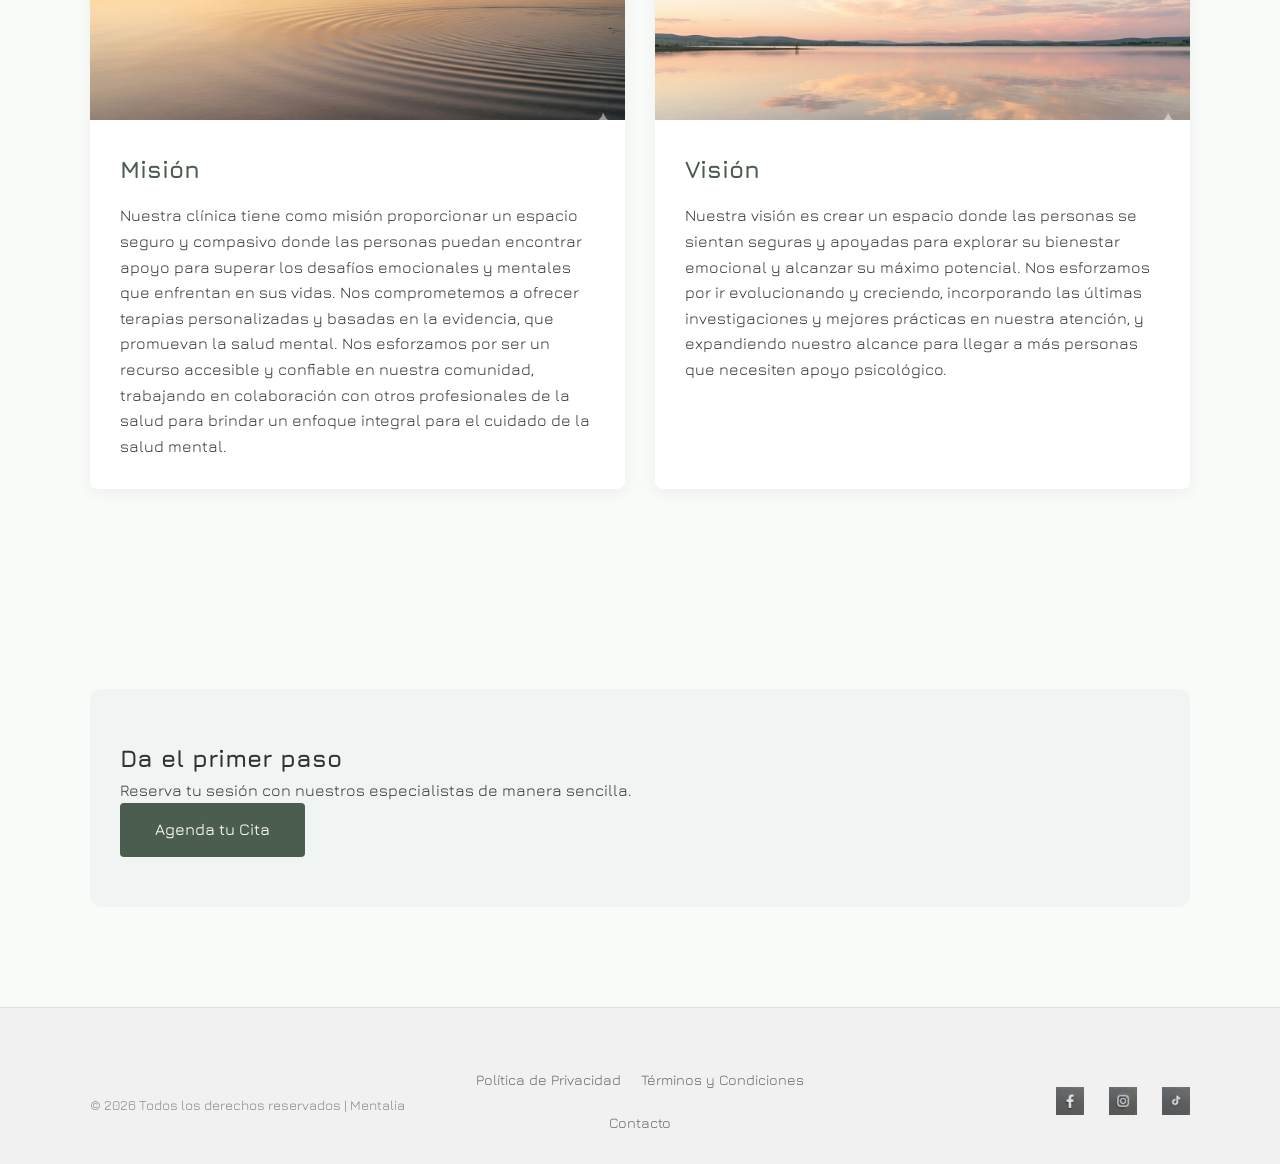
==== commit ba26fd65: "Actualización de páginas, estilos e imágenes" ====
--- a/index.html
+++ b/index.html
@@ -8,17 +8,21 @@
     <link rel="preconnect" href="https://fonts.gstatic.com" crossorigin>
     <link href="https://fonts.googleapis.com/css2?family=Jura:wght@300..700&display=swap" rel="stylesheet">
     <link rel="stylesheet" href="css/styles.css">
+    <link rel="icon" type="image/png" href="images/logo.png">
 </head>
 <body>
 
     <header class="main-header">
         <nav class="nav-container">
             <div class="logo">
+                <img src="images/logo.png" alt="Logo Mentalia" class="logo-img">
                 <span>Mentalia</span>
             </div>
+
             <button class="hamburger" id="hamburger" aria-label="Abrir menú">
                 <span></span><span></span><span></span>
             </button>
+
             <ul class="nav-menu" id="nav-menu">
                 <li><a href="index.html" class="nav-link active">Inicio</a></li>
                 <li><a href="equipo.html" class="nav-link">Nuestro Equipo</a></li>
@@ -37,7 +41,7 @@
     </header>
 
     <main>
-        <section class="hero-parallax" style="background-image: url('images/imagenh1.png');">
+        <section class="hero-parallax" style="background-image: url('images/cabecera0.png');">
             <div class="hero-overlay">
                 <div class="hero-content">
                     <h1>Mentalia</h1>
@@ -60,7 +64,7 @@
                 <p>En Mentalia, nos guiamos por valores de integridad, empatía y respeto hacia cada persona que busca nuestros servicios. Creemos en la importancia de crear una conexión auténtica con quienes acuden a nosotros para trabajar juntos hacia el cambio favorable.</p>
             </div>
             <div class="split-image">
-                <img src="images/imagenv1.jpg" alt="Valores Mentalia">
+                <img src="images/imagenv1.png" alt="Valores Mentalia">
             </div>
         </section>
 
@@ -70,14 +74,14 @@
                 <p>En Mentalia buscamos brindar una atención integral a las personas en el cuidado de su salud mental, dando ayuda, siendo aliados, guías y mentores en alcanzar mayor bienestar en todas las áreas de su vida.</p>
             </div>
             <div class="split-image">
-                <img src="images/imagenv2.jpg" alt="Objetivo Mentalia">
+                <img src="images/imagenv1.png" alt="Objetivo Mentalia">
             </div>
         </section>
 
         <section class="cards-section container">
             <div class="card-vertical">
                 <div class="card-image-wrapper">
-                    <img src="images/imagenh2.png" alt="Nuestra Misión">
+                    <img src="images/imagenh.png" alt="Nuestra Misión">
                 </div>
                 <div class="card-text">
                     <h3>Misión</h3>
@@ -87,7 +91,7 @@
 
             <div class="card-vertical">
                 <div class="card-image-wrapper">
-                    <img src="images/imagenh3.png" alt="Nuestra Visión">
+                    <img src="images/imagenh1.png" alt="Nuestra Visión">
                 </div>
                 <div class="card-text">
                     <h3>Visión</h3>
@@ -98,7 +102,7 @@
 
         <section class="booking-preview container">
             <div class="cta-box">
-                <h2>Comienza tu camino hoy</h2>
+                <h2>Da el primer paso</h2>
                 <p>Reserva tu sesión con nuestros especialistas de manera sencilla.</p>
                 <a href="agenda.html" class="btn-primary">Agenda tu Cita</a>
             </div>
@@ -107,16 +111,30 @@
     
     <footer>
         <div class="footer-container">
-            <div class="footer-info">
-                <p>&copy; 2026 Todos los derechos reservados | Especialista en Bienestar Mental</p>
+            <div class="footer-social">
+                <a href="https://www.facebook.com/mentaliamx?locale=es_LA" target="_blank" rel="noopener">
+                    <img src="images/face.png" alt="Facebook Mentalia" class="social-icon">
+                </a>
+                <a href="https://www.instagram.com/mentalia_psic/" target="_blank" rel="noopener">
+                    <img src="images/insta.png" alt="Instagram Mentalia" class="social-icon">
+                </a>
+                <a href="https://www.tiktok.com/@mentalia_psic?_t=ZS-8vyxa1Gy9pA&_r=1" target="_blank" rel="noopener">
+                    <img src="images/tik.png" alt="TikTok Mentalia" class="social-icon">
+                </a>
             </div>
+
             <nav class="footer-nav">
                 <a href="politicas.html">Política de Privacidad</a>
                 <a href="terminos.html">Términos y Condiciones</a>
                 <a href="contacto.html">Contacto</a>
             </nav>
+
+            <div class="footer-info">
+                <p>&copy; 2026 Todos los derechos reservados | Mentalia</p>
+            </div>
         </div>
     </footer>
+
     <script src="js/script.js"></script>
 </body>
 </html>
--- a/css/styles.css
+++ b/css/styles.css
@@ -42,50 +42,72 @@
     margin: 0 auto;
     padding: 60px 0;
 }
-
 /* =========================================
    2. HEADER Y NAVEGACIÓN (RESPONSIVE)
    ========================================= */
+
+/* Contenedor principal del encabezado */
 .main-header {
     background-color: rgba(255, 255, 255, 0.98);
     position: sticky;
     top: 0;
     z-index: 1000;
-    box-shadow: 0 2px 10px rgba(0,0,0,0.05);
+    box-shadow: 0 2px 10px rgba(0, 0, 0, 0.05);
     height: 70px;
     display: flex;
     align-items: center;
 }
 
+/* Contenedor interno para alineación de elementos */
 .nav-container {
     display: flex;
     justify-content: space-between;
     align-items: center;
     width: 90%;
-    margin: 0 auto;
-}
-
+    margin-left: auto;
+    margin-right: auto;
+}
+
+/* Bloque del Logo (Imagen + Texto) */
+.logo {
+    display: flex;
+    align-items: center;
+    gap: 12px;
+    text-decoration: none;
+}
+
+/* Imagen del logo */
+.logo-img {
+    height: 40px;
+    width: auto;
+    display: block;
+}
+
+/* Texto del logo */
 .logo span {
     font-size: 1.2rem;
     font-weight: 700;
     color: var(--primary-color);
     letter-spacing: 1px;
     text-transform: uppercase;
-}
-
-/* Menú Hamburguesa */
+    line-height: 1;
+}
+
+/* Botón de Menú Hamburguesa */
 .hamburger {
     display: flex;
     flex-direction: column;
     justify-content: space-around;
     width: 30px;
     height: 24px;
-    background: transparent;
+    background-color: transparent;
     border: none;
     cursor: pointer;
     z-index: 1100;
-}
-
+    padding: 0;
+}
+
+/* Líneas de la hamburguesa */
 .hamburger span {
     width: 100%;
     height: 3px;
@@ -94,11 +116,24 @@
     transition: var(--transition);
 }
 
-/* Menú de navegación móvil (Oculto por defecto) */
+/* Animación: Convertir hamburguesa en X al abrir */
+.hamburger.active span:nth-child(1) {
+    transform: translateY(8px) rotate(45deg);
+}
+
+.hamburger.active span:nth-child(2) {
+    opacity: 0;
+}
+
+.hamburger.active span:nth-child(3) {
+    transform: translateY(-8px) rotate(-45deg);
+}
+
+/* Menú de navegación móvil (Panel lateral) */
 .nav-menu {
     position: fixed;
     top: 0;
-    right: -100%;
+    right: -100%; /* Oculto inicialmente a la derecha */
     width: 80%;
     height: 100vh;
     background-color: var(--white);
@@ -107,15 +142,17 @@
     align-items: center;
     justify-content: center;
     gap: 2rem;
-    list-style: none;
+    list-style-type: none;
     transition: 0.4s ease-in-out;
-    box-shadow: -5px 0 15px rgba(0,0,0,0.1);
-}
-
+    box-shadow: -5px 0px 15px rgba(0, 0, 0, 0.1);
+}
+
+/* Clase de activación para mostrar el menú móvil */
 .nav-menu.active {
     right: 0;
 }
 
+/* Estilos de los enlaces del menú */
 .nav-link {
     text-decoration: none;
     color: var(--text-color);
@@ -124,27 +161,36 @@
     transition: var(--transition);
 }
 
-.nav-link:hover, .nav-link.active {
+.nav-link:hover, 
+.nav-link.active {
     color: var(--accent-color);
 }
 
-/* Submenú en móvil */
+/* Submenú en móvil (Dropdown) */
 .submenu {
-    list-style: none;
+    list-style-type: none;
     text-align: center;
-    background: #f0f4f2;
-    padding: 10px;
+    background-color: #f0f4f2;
+    padding-top: 10px;
+    padding-bottom: 10px;
+    padding-left: 15px;
+    padding-right: 15px;
     border-radius: 5px;
 }
 
 .submenu li {
-    margin: 10px 0;
+    margin-top: 10px;
+    margin-bottom: 10px;
 }
 
 .submenu li a {
     text-decoration: none;
     color: var(--text-color);
     font-size: 1rem;
+}
+
+.nav-item-dropdown {
+    position: relative; /* Clave: actúa como ancla para el submenú */
 }
 
 /* =========================================
@@ -187,28 +233,51 @@
     letter-spacing: 1px;
 }
 
+
 /* =========================================
-   4. COMPONENTES DE DISEÑO (INDEX)
+   4. COMPONENTES DE DISEÑO (INDEX, EQUIPO, AGENDA & BLOG)
    ========================================= */
 
-/* Bienvenida */
+/* --- 4.1. Bloques de Texto y Bienvenida --- */
 .welcome-section {
     text-align: center;
     padding: 60px 20px;
     background-color: var(--white);
 }
 
+.section-padding {
+    padding: 80px 0;
+}
+
+.bg-light {
+    background-color: #f9f9f9;
+}
+
 .intro-text {
     font-size: 1.1rem;
     max-width: 800px;
-    margin: 0 auto;
+    margin-left: auto;
+    margin-right: auto;
     color: var(--text-color);
-}
-
-/* Secciones Split (Mitad y Mitad) */
+    line-height: 1.6;
+}
+
+.editorial-title {
+    font-family: 'PT Serif', serif;
+    color: var(--primary-color);
+    font-size: 2.2rem;
+    margin-bottom: 1.5rem;
+}
+
+.italic {
+    font-style: italic;
+    color: var(--accent-color);
+}
+
+/* --- 4.2. Secciones Divididas (Split) --- */
 .split-section {
     display: flex;
-    flex-direction: column; /* Apilado en móvil */
+    flex-direction: column; 
     gap: 40px;
     align-items: center;
     text-align: left;
@@ -220,21 +289,31 @@
     margin-bottom: 20px;
 }
 
+.split-content p {
+    margin-bottom: 1.2rem;
+    line-height: 1.7;
+}
+
+/* Tratamiento de imagen editorial unificado (Index y Equipo) */
 .split-image img {
     width: 100%;
+    aspect-ratio: 4 / 5; /* Formato retrato editorial */
+    object-fit: cover;
     border-radius: 4px;
     box-shadow: var(--shadow);
-}
-
-/* Misión y Visión (Tarjetas Verticales) */
+    display: block;
+    filter: sepia(8%); /* Sutil calidez para humanizar perfiles */
+}
+
+/* --- 4.3. Tarjetas (Misión, Visión, Valores) --- */
 .cards-section {
     display: grid;
-    grid-template-columns: 1fr; /* 1 columna móvil */
+    grid-template-columns: 1fr; 
     gap: 40px;
 }
 
 .card-vertical {
-    background: var(--white);
+    background-color: var(--white);
     border-radius: 8px;
     overflow: hidden;
     box-shadow: var(--shadow);
@@ -244,6 +323,7 @@
     width: 100%;
     height: 250px;
     object-fit: cover;
+    display: block;
 }
 
 .card-text {
@@ -256,7 +336,7 @@
     font-size: 1.5rem;
 }
 
-/* Botones */
+/* --- 4.4. Botones y Call to Action (CTA) --- */
 .btn-primary {
     display: inline-block;
     padding: 14px 35px;
@@ -266,95 +346,168 @@
     border-radius: 4px;
     transition: var(--transition);
     font-weight: 500;
-    min-height: 44px; /* Estándar táctil */
+    min-height: 44px;
 }
 
 .btn-primary:hover {
     background-color: var(--accent-color);
-}
+    transform: translateY(-2px);
+}
+
+.cta-box {
+    background-color: #f0f4f2;
+    padding: 50px 30px;
+    border-radius: 12px;
+}
+
+/* --- 4.5. Integraciones Externas (Agenda y Formularios) --- */
+.iframe-wrapper {
+    width: 100%;
+    max-width: 800px;
+    margin-left: auto;
+    margin-right: auto;
+    overflow: hidden;
+    border-radius: 8px;
+    background-color: var(--white);
+    box-shadow: 0 4px 15px rgba(0,0,0,0.05);
+}
+
+.iframe-wrapper iframe {
+    width: 100%;
+    display: block;
+}
+
+.calendly-container {
+    width: 100%;
+    max-width: 1000px;
+    margin-left: auto;
+    margin-right: auto;
+}
+
+/* --- 4.6. Configuración de Blog y Feeds --- */
+.blog-feed-container {
+    width: 100%;
+    margin-bottom: 2rem;
+}
+
+.blog-feed-container .iframe-wrapper {
+    border: 1px solid #eee;
+    -webkit-overflow-scrolling: touch; /* Scroll fluido en dispositivos móviles */
+}
+
+/* Utilitarios de espaciado y alineación */
+.text-center { text-align: center; }
+.mb-4 { margin-bottom: 2rem; }
+.mb-5 { margin-bottom: 3rem; }
+.mt-4 { margin-top: 2rem; }
+.mt-5 { margin-top: 3rem; }
 
 /* =========================================
    5. FOOTER
    ========================================= */
+
+/* Contenedor principal del pie de página */
 footer {
-    background-color: #eee;
-    padding: 50px 0 20px 0;
-}
-
+    background-color: #f1f1f1;
+    padding-top: 60px;
+    padding-bottom: 30px;
+    border-top: 1px solid #e0e0e0;
+}
+
+/* Ajuste de disposición (Mobile-First: apilado vertical) */
 .footer-container {
     width: 90%;
-    margin: 0 auto;
-    display: flex;
-    flex-direction: column;
-    align-items: center;
-    gap: 20px;
+    max-width: 1100px;
+    margin-left: auto;
+    margin-right: auto;
+    display: flex;
+    flex-direction: column; 
+    align-items: center;
+    gap: 30px;
     text-align: center;
 }
 
+/* Contenedor de iconos de redes sociales */
+.footer-social {
+    display: flex;
+    justify-content: center;
+    gap: 25px;
+}
+
+/* Estilo para los iconos de redes (imágenes que actúan como enlaces) */
+.social-icon {
+    width: 28px;
+    height: 28px;
+    display: block;
+    transition: transform 0.3s ease, opacity 0.3s ease;
+}
+
+/* Efecto visual al interactuar con las redes */
+.social-icon:hover {
+    transform: translateY(-3px);
+    opacity: 0.8;
+}
+
+/* Navegación de enlaces legales y secundarios */
 .footer-nav {
     display: flex;
     flex-wrap: wrap;
     justify-content: center;
-    gap: 15px;
-}
-
+    gap: 20px;
+}
+
+/* Estilo de los links legales */
 .footer-nav a {
     text-decoration: none;
-    color: #666;
+    color: #666666;
     font-size: 0.9rem;
-}
-
+    transition: color 0.3s ease;
+}
+
+.footer-nav a:hover {
+    color: var(--primary-color);
+}
+
+/* Bloque de copyright e información final */
+.footer-info p {
+    font-size: 0.85rem;
+    color: #888888;
+    margin-top: 10px;
+    line-height: 1.4;
+}
 /* =========================================
    6. MEDIA QUERIES (DESKTOP & TABLET)
    ========================================= */
 
-/* Tabletas en adelante (768px+) */
+/* Tabletas y Escritorio (768px en adelante) */
 @media (min-width: 768px) {
-    .hamburger { display: none; }
+    
+    /* 6.1. Navegación y Menú Desktop */
+    .hamburger { 
+        display: none; 
+    }
 
     .nav-menu {
         position: static;
         flex-direction: row;
         width: auto;
         height: auto;
-        background: transparent;
+        background-color: transparent;
         box-shadow: none;
         gap: 30px;
-    }
-
-    .nav-link { font-size: 0.95rem; }
-
-    .hero-parallax {
-        height: 80vh;
-        background-attachment: fixed; /* Activa Parallax */
-    }
-
-    .hero-content h1 { font-size: 4rem; }
-
-    .split-section {
-        flex-direction: row;
-        text-align: left;
-    }
-
-    .split-content, .split-image {
-        flex: 1;
-    }
-
-    /* Inversión para el diseño "periódico" */
-    .split-reverse {
-        flex-direction: row-reverse;
-    }
-
-    .cards-section {
-        grid-template-columns: 1fr 1fr; /* 2 columnas desktop */
-    }
-
-    .footer-container {
-        flex-direction: row;
-        justify-content: space-between;
-    }
-
-    /* Submenú Dropdown Desktop */
+        right: auto;
+        display: flex;
+    }
+
+    .nav-link { 
+        font-size: 0.95rem; 
+    }
+
+    /* 6.2. Submenú Dropdown Desktop */
+    .nav-item-dropdown {
+        position: relative;
+    }
+
     .nav-item-dropdown:hover .submenu {
         display: block;
     }
@@ -365,25 +518,120 @@
         top: 100%;
         left: 0;
         min-width: 220px;
-        background: var(--white);
-        box-shadow: 0 10px 20px rgba(0,0,0,0.1);
+        background-color: var(--white);
+        box-shadow: 0px 8px 15px rgba(0, 0, 0, 0.1);
+        padding: 10px 0;
+        border-radius: 4px;
         text-align: left;
-        padding: 10px 0;
+        z-index: 1100;
     }
 
     .submenu li a {
         padding: 10px 20px;
         display: block;
-    }
-}
-
-/* Monitores Grandes */
+        font-size: 0.9rem;
+        color: var(--text-color);
+        transition: background 0.3s ease;
+    }
+
+    .submenu li a:hover {
+        background-color: var(--bg-light);
+        color: var(--primary-color);
+    }
+
+    /* 6.3. Hero, Contenido e Integraciones */
+    .hero-parallax {
+        height: 80vh;
+        background-attachment: fixed; /* Efecto Parallax activo en Desktop */
+    }
+
+    .hero-content h1 { 
+        font-size: 4rem; 
+    }
+
+    .split-section {
+        flex-direction: row;
+        text-align: left;
+        gap: 60px;
+        align-items: center;
+    }
+
+    .split-content, 
+    .split-image {
+        flex: 1;
+    }
+
+    /* Inversión de imagen/texto para diseño editorial */
+    .split-reverse {
+        flex-direction: row-reverse;
+    }
+
+    /* Tarjetas en 2 columnas (Misión/Visión y Valores) */
+    .cards-section {
+        grid-template-columns: 1fr 1fr;
+        gap: 30px;
+    }
+
+    /* Ajuste de altura para el blog en desktop */
+    .blog-feed-container iframe {
+        height: 900px !important;
+    }
+
+    /* Refuerzo para Agenda y Blog: Ancho controlado */
+    .iframe-wrapper, 
+    .calendly-container {
+        max-width: 700px;
+    }
+
+    /* 6.4. Footer Desktop (Distribución horizontal) */
+    .footer-container {
+        flex-direction: row;
+        justify-content: space-between;
+        align-items: center;
+        text-align: left;
+    }
+
+    .footer-info {
+        order: 1; 
+        flex: 1;
+    }
+
+    .footer-nav {
+        order: 2; 
+        flex: 1;
+        justify-content: center;
+    }
+
+    .footer-social {
+        order: 3; 
+        flex: 1;
+        justify-content: flex-end;
+    }
+}
+
+/* Monitores Grandes (1024px en adelante) */
 @media (min-width: 1024px) {
     .container {
-        padding: 100px 0;
+        padding-top: 100px;
+        padding-bottom: 100px;
     }
     
     .hero-content h1 {
         font-size: 5rem;
     }
+
+    .intro-text {
+        font-size: 1.25rem;
+    }
+}
+
+/* Ajustes específicos para Móvil (Debajo de 768px) */
+@media (max-width: 767px) {
+    .blog-feed-container iframe {
+        height: 600px !important; 
+    }
+    
+    .editorial-title {
+        font-size: 1.8rem; 
+    }
 }
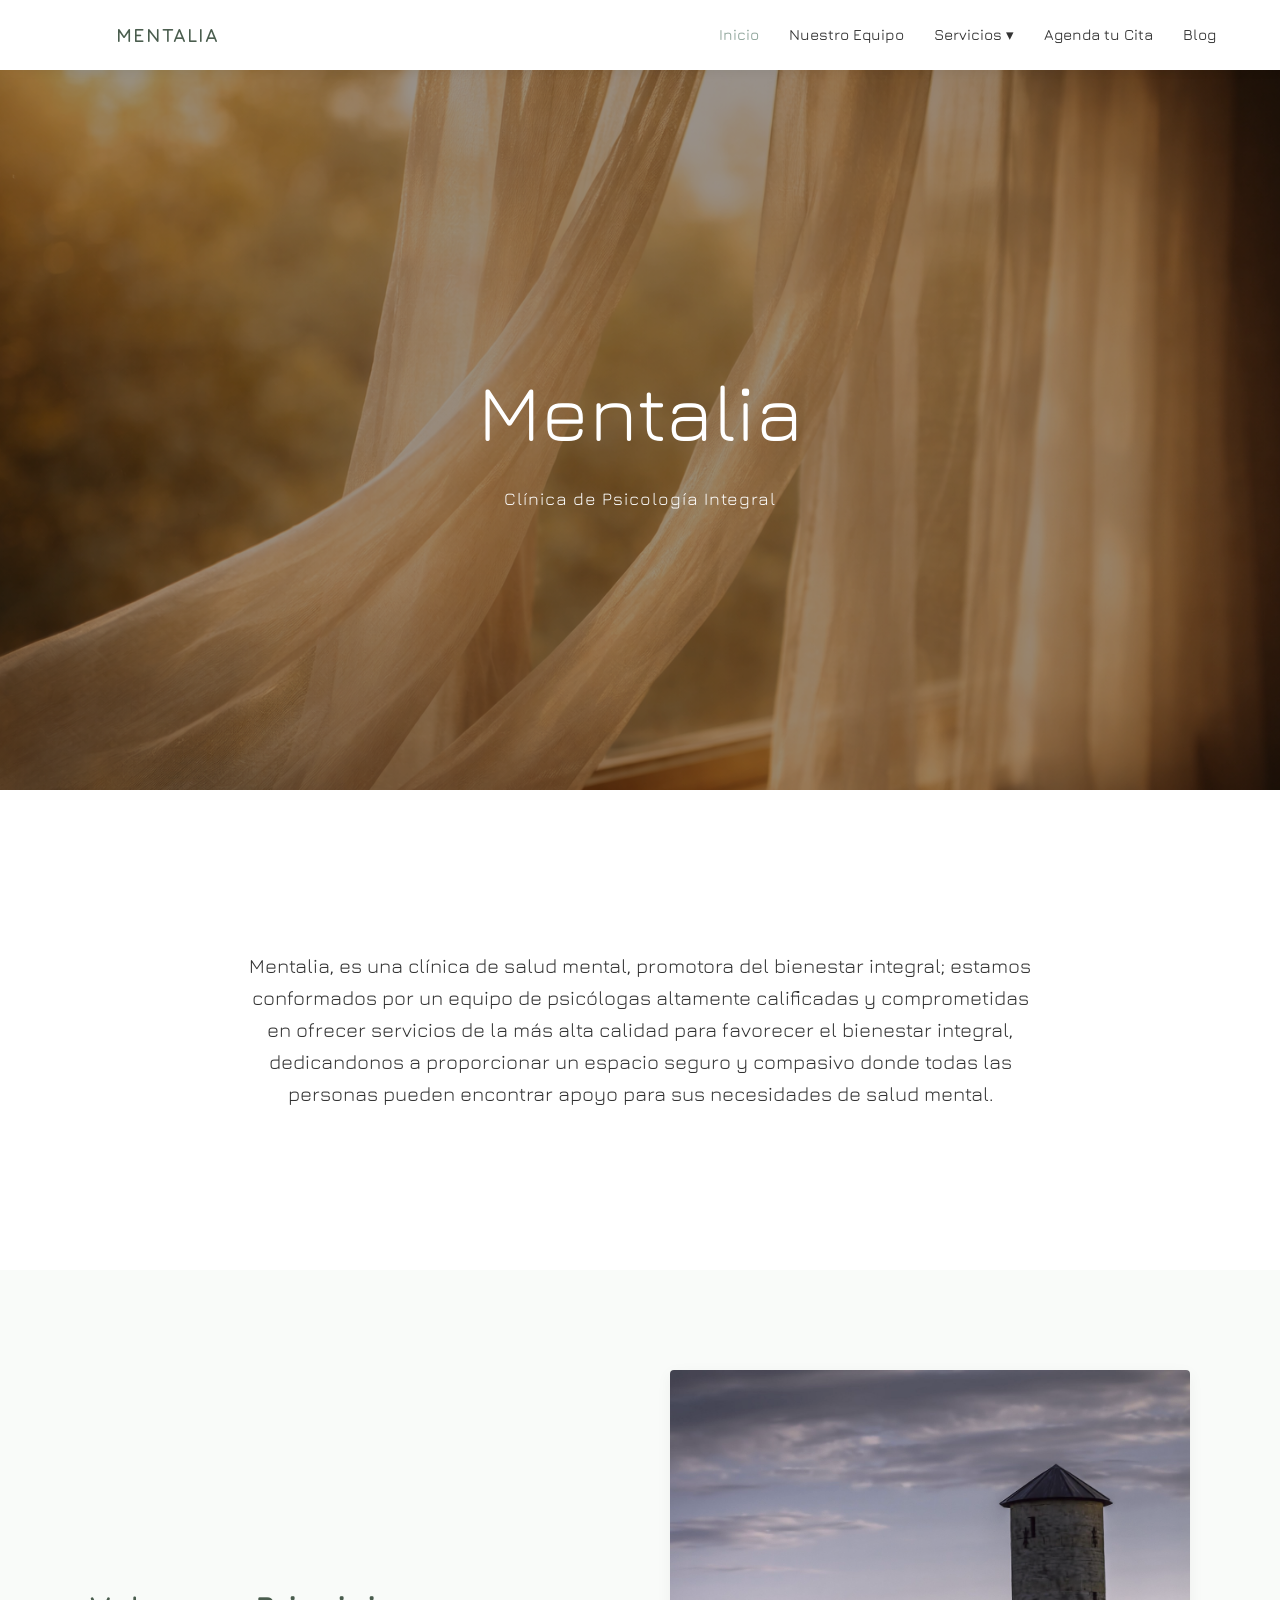
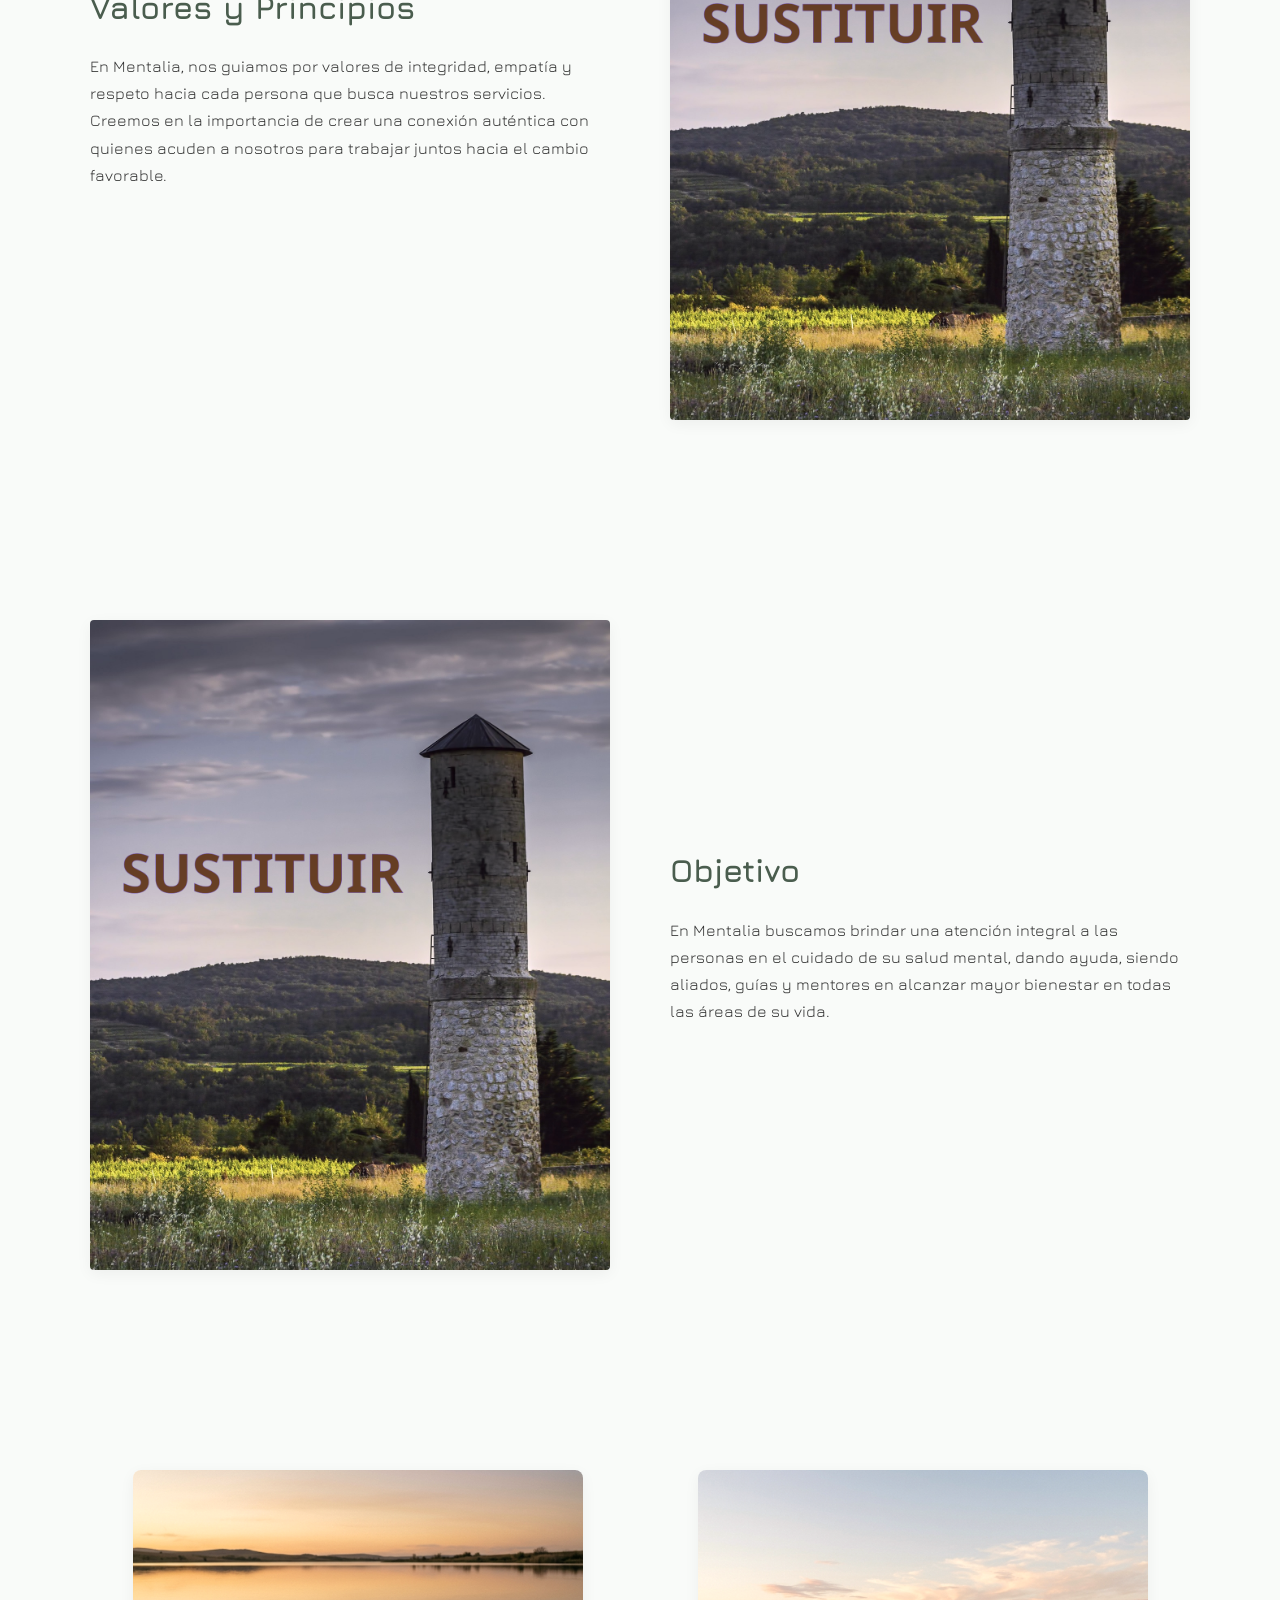
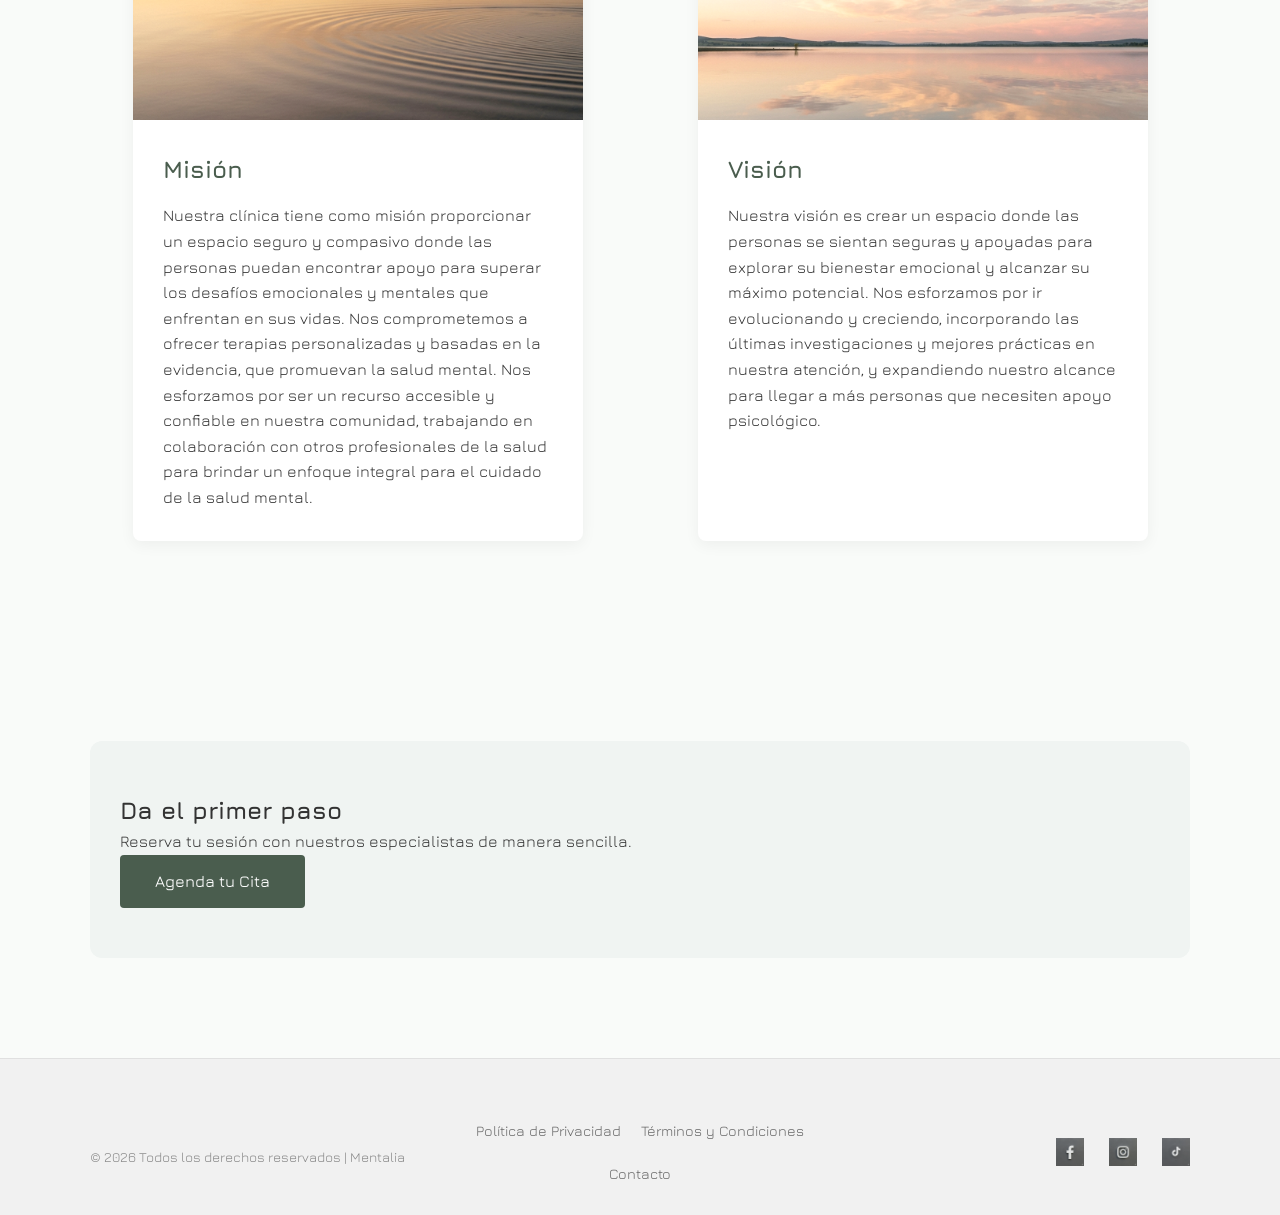
==== commit e4248a8e: "Actualización de archivos y recursos" ====
--- a/index.html
+++ b/index.html
@@ -64,7 +64,7 @@
                 <p>En Mentalia, nos guiamos por valores de integridad, empatía y respeto hacia cada persona que busca nuestros servicios. Creemos en la importancia de crear una conexión auténtica con quienes acuden a nosotros para trabajar juntos hacia el cambio favorable.</p>
             </div>
             <div class="split-image">
-                <img src="images/imagenv1.png" alt="Valores Mentalia">
+                <img src="images/imagenv0.png" alt="Valores Mentalia">
             </div>
         </section>
 
@@ -74,7 +74,7 @@
                 <p>En Mentalia buscamos brindar una atención integral a las personas en el cuidado de su salud mental, dando ayuda, siendo aliados, guías y mentores en alcanzar mayor bienestar en todas las áreas de su vida.</p>
             </div>
             <div class="split-image">
-                <img src="images/imagenv1.png" alt="Objetivo Mentalia">
+                <img src="images/imagenv0.png" alt="Objetivo Mentalia">
             </div>
         </section>
 
--- a/css/styles.css
+++ b/css/styles.css
@@ -233,12 +233,13 @@
     letter-spacing: 1px;
 }
 
-
 /* =========================================
    4. COMPONENTES DE DISEÑO (INDEX, EQUIPO, AGENDA & BLOG)
    ========================================= */
 
-/* --- 4.1. Bloques de Texto y Bienvenida --- */
+/* ================================
+   4.1 BLOQUES DE TEXTO Y SECCIONES BASE
+================================ */
 .welcome-section {
     text-align: center;
     padding: 60px 20px;
@@ -273,8 +274,11 @@
     font-style: italic;
     color: var(--accent-color);
 }
-
-/* --- 4.2. Secciones Divididas (Split) --- */
+/* ================================
+   4.2 SECCIONES SPLIT (LAYOUT)
+================================ */
+
+/* Contenedor base: En móvil siempre es una columna */
 .split-section {
     display: flex;
     flex-direction: column; 
@@ -294,7 +298,7 @@
     line-height: 1.7;
 }
 
-/* Tratamiento de imagen editorial unificado (Index y Equipo) */
+/* Tratamiento de imagen editorial unificado */
 .split-image img {
     width: 100%;
     aspect-ratio: 4 / 5; /* Formato retrato editorial */
@@ -302,13 +306,15 @@
     border-radius: 4px;
     box-shadow: var(--shadow);
     display: block;
-    filter: sepia(8%); /* Sutil calidez para humanizar perfiles */
-}
-
-/* --- 4.3. Tarjetas (Misión, Visión, Valores) --- */
+    filter: sepia(8%); /* Calidez para humanizar perfiles */
+}
+
+/* ================================
+   4.3 TARJETAS (GRID COMPONENTE)
+================================ */
 .cards-section {
     display: grid;
-    grid-template-columns: 1fr; 
+    grid-template-columns: 1fr;
     gap: 40px;
 }
 
@@ -317,13 +323,27 @@
     border-radius: 8px;
     overflow: hidden;
     box-shadow: var(--shadow);
+    max-width: 450px; 
+    margin: 0 auto;
+}
+
+.card-image-wrapper {
+    width: 100%;
+    height: 250px;
+    overflow: hidden;
+    position: relative;
 }
 
 .card-image-wrapper img {
     width: 100%;
-    height: 250px;
+    height: 100%;
     object-fit: cover;
     display: block;
+    /* Zoom del 20% para asegurar que las orillas se salgan del cuadro */
+    transform: scale(1.2);
+    /* Centramos el zoom para que recorte uniformemente los cuatro lados */
+    transform-origin: center;
+    filter: sepia(8%);
 }
 
 .card-text {
@@ -336,7 +356,9 @@
     font-size: 1.5rem;
 }
 
-/* --- 4.4. Botones y Call to Action (CTA) --- */
+/* ================================
+   4.4 BOTONES Y CTA
+================================ */
 .btn-primary {
     display: inline-block;
     padding: 14px 35px;
@@ -344,9 +366,9 @@
     color: var(--white);
     text-decoration: none;
     border-radius: 4px;
-    transition: var(--transition);
     font-weight: 500;
     min-height: 44px;
+    transition: var(--transition);
 }
 
 .btn-primary:hover {
@@ -360,47 +382,262 @@
     border-radius: 12px;
 }
 
-/* --- 4.5. Integraciones Externas (Agenda y Formularios) --- */
-.iframe-wrapper {
-    width: 100%;
-    max-width: 800px;
+
+/* ================================
+   4.5 COMPONENTES EMBEBIDOS (IFRAMES)
+================================ */
+.embed-container {
+    width: 100%;
+    max-width: 1000px;
     margin-left: auto;
     margin-right: auto;
     overflow: hidden;
     border-radius: 8px;
     background-color: var(--white);
-    box-shadow: 0 4px 15px rgba(0,0,0,0.05);
-}
-
-.iframe-wrapper iframe {
+    box-shadow: 0 4px 15px rgba(0, 0, 0, 0.05);
+}
+
+.embed-container iframe {
     width: 100%;
     display: block;
 }
 
-.calendly-container {
-    width: 100%;
-    max-width: 1000px;
-    margin-left: auto;
-    margin-right: auto;
-}
-
-/* --- 4.6. Configuración de Blog y Feeds --- */
+.embed-container--small {
+    max-width: 800px;
+}
+
+
+/* ================================
+   4.6 BLOG Y FEEDS
+================================ */
 .blog-feed-container {
     width: 100%;
     margin-bottom: 2rem;
 }
 
-.blog-feed-container .iframe-wrapper {
+.blog-feed-container iframe {
+    width: 100%;
     border: 1px solid #eee;
-    -webkit-overflow-scrolling: touch; /* Scroll fluido en dispositivos móviles */
-}
-
-/* Utilitarios de espaciado y alineación */
-.text-center { text-align: center; }
-.mb-4 { margin-bottom: 2rem; }
-.mb-5 { margin-bottom: 3rem; }
-.mt-4 { margin-top: 2rem; }
-.mt-5 { margin-top: 3rem; }
+    -webkit-overflow-scrolling: touch;
+    display: block;
+}
+
+
+/* ================================
+   4.7 UTILIDADES DE ESPACIADO
+================================ */
+.text-center {
+    text-align: center;
+}
+
+.mb-4 {
+    margin-bottom: 2rem;
+}
+
+.mb-5 {
+    margin-bottom: 3rem;
+}
+
+.mt-4 {
+    margin-top: 2rem;
+}
+
+.mt-5 {
+    margin-top: 3rem;
+}
+
+/* ================================
+   4.8 CARRUSEL (SERVICIOS INTEGRADOS)
+================================ */
+
+/* Contenedor principal adaptable */
+.carousel-container {
+    position: relative;
+    width: 100%;
+    height: 500px; /* Altura ideal para leer el texto en móvil */
+    overflow: hidden;
+    background-color: var(--white);
+}
+
+.carousel-track {
+    width: 100%;
+    height: 100%;
+    position: relative;
+}
+
+/* Enlace que envuelve toda la diapositiva */
+.carousel-link {
+    text-decoration: none;
+    display: block;
+    width: 100%;
+    height: 100%;
+    color: var(--white);
+}
+
+.carousel-slide {
+    position: absolute;
+    inset: 0;
+    opacity: 0;
+    transition: opacity 1.2s ease-in-out;
+    z-index: 1;
+}
+
+.carousel-slide.active {
+    opacity: 1;
+    z-index: 2;
+}
+
+/* Imagen con zoom para ocultar marcas de agua y dar profundidad */
+.carousel-slide img {
+    width: 100%;
+    height: 100%;
+    object-fit: cover;
+    filter: sepia(5%) brightness(0.85); /* Un poco más oscuro para que el texto resalte */
+    transform: scale(1.15);
+    transform-origin: center;
+    transition: transform 0.5s ease;
+}
+
+.carousel-link:hover img {
+    transform: scale(1.2); /* Efecto sutil al pasar el mouse */
+}
+
+/* Pie de foto editorial (Información de la tarjeta) */
+.carousel-caption {
+    position: absolute;
+    bottom: 0;
+    left: 0;
+    width: 100%;
+    padding: 60px 30px 40px;
+    /* Degradado de negro a transparente para legibilidad total */
+    background: linear-gradient(to top, rgba(0,0,0,0.85) 0%, rgba(0,0,0,0.4) 60%, transparent 100%);
+    text-align: center;
+    z-index: 4;
+}
+
+.carousel-caption h3 {
+    font-family: 'PT Serif', serif;
+    font-size: 1.8rem;
+    margin-bottom: 12px;
+    letter-spacing: 0.5px;
+}
+
+.carousel-caption p {
+    font-family: 'Jura', sans-serif;
+    font-size: 1rem;
+    max-width: 600px;
+    margin: 0 auto 15px;
+    line-height: 1.6;
+    opacity: 0.9;
+}
+
+.click-hint {
+    display: inline-block;
+    font-size: 0.75rem;
+    text-transform: uppercase;
+    letter-spacing: 2px;
+    border-bottom: 1px solid var(--white);
+    padding-bottom: 2px;
+}
+
+/* Botones de navegación minimalistas */
+.carousel-btn {
+    position: absolute;
+    top: 50%;
+    transform: translateY(-50%);
+    background: rgba(255, 255, 255, 0.15);
+    backdrop-filter: blur(4px);
+    color: var(--white);
+    border: none;
+    font-size: 1.2rem;
+    padding: 12px 16px;
+    cursor: pointer;
+    border-radius: 50%;
+    z-index: 10;
+    transition: all 0.3s ease;
+}
+
+.carousel-btn:hover {
+    background: var(--primary-color);
+}
+
+.carousel-btn.prev { left: 15px; }
+.carousel-btn.next { right: 15px; }
+
+/* Overlay de seguridad */
+.carousel-overlay {
+    position: absolute;
+    inset: 0;
+    z-index: 3;
+    pointer-events: none;
+}
+
+/* Ajuste para Desktop (Sección 6 integrada conceptualmente) */
+@media (min-width: 768px) {
+    .carousel-container {
+        height: 650px;
+    }
+    .carousel-caption h3 {
+        font-size: 2.5rem;
+    }
+    .carousel-caption p {
+        font-size: 1.2rem;
+    }
+}
+
+/* ================================
+   4.9 GALERÍA DÚO (TALLERES)
+================================ */
+
+.dual-gallery {
+    display: grid;
+    grid-template-columns: 1fr; /* Por defecto 1 columna (móvil) */
+    gap: 20px;
+    margin-bottom: 30px;
+}
+
+.gallery-item img {
+    width: 100%;
+    height: 300px; /* Altura fija para que coincidan */
+    object-fit: cover;
+    border-radius: 4px;
+    filter: sepia(15%) brightness(0.9); /* Estética Mentalia */
+    transition: transform 0.5s ease;
+}
+
+.gallery-item img:hover {
+    transform: scale(1.02);
+}
+
+.gallery-description {
+    max-width: 900px;
+    margin: 0 auto;
+}
+
+.gallery-description p {
+    font-family: 'Jura', sans-serif;
+    line-height: 1.8;
+    margin-bottom: 20px;
+    text-align: justify;
+    color: var(--text-color);
+}
+
+/* Versión Laptop / Tablet */
+@media (min-width: 768px) {
+    .dual-gallery {
+        grid-template-columns: 1fr 1fr; /* Dos imágenes en el mismo eje */
+    }
+    
+    .gallery-item img {
+        height: 400px; /* Más altura en pantallas grandes */
+    }
+}
+
+/* Utilidad para limitar el ancho del texto introductorio */
+.max-width-700 {
+    max-width: 700px;
+    margin: 0 auto;
+}
 
 /* =========================================
    5. FOOTER
@@ -475,35 +712,52 @@
     margin-top: 10px;
     line-height: 1.4;
 }
+
 /* =========================================
-   6. MEDIA QUERIES (DESKTOP & TABLET)
+   6. MEDIA QUERIES (RESPONSIVE DESIGN)
    ========================================= */
 
-/* Tabletas y Escritorio (768px en adelante) */
+/* ================================
+   BASE: MÓVIL (hasta 767px)
+================================ */
+@media (max-width: 767px) {
+    .blog-feed-container iframe {
+        height: 600px !important; 
+    }
+
+    .editorial-title {
+        font-size: 1.8rem; 
+    }
+}
+
+
+/* ================================
+   TABLET Y ESCRITORIO (768px+)
+================================ */
 @media (min-width: 768px) {
-    
-    /* 6.1. Navegación y Menú Desktop */
-    .hamburger { 
-        display: none; 
+
+    /* 6.1 Navegación */
+    .hamburger {
+        display: none;
     }
 
     .nav-menu {
         position: static;
+        display: flex;
         flex-direction: row;
         width: auto;
         height: auto;
+        gap: 30px;
         background-color: transparent;
         box-shadow: none;
-        gap: 30px;
         right: auto;
-        display: flex;
-    }
-
-    .nav-link { 
-        font-size: 0.95rem; 
-    }
-
-    /* 6.2. Submenú Dropdown Desktop */
+    }
+
+    .nav-link {
+        font-size: 0.95rem;
+    }
+
+    /* Dropdown */
     .nav-item-dropdown {
         position: relative;
     }
@@ -527,8 +781,8 @@
     }
 
     .submenu li a {
+        display: block;
         padding: 10px 20px;
-        display: block;
         font-size: 0.9rem;
         color: var(--text-color);
         transition: background 0.3s ease;
@@ -539,52 +793,71 @@
         color: var(--primary-color);
     }
 
-    /* 6.3. Hero, Contenido e Integraciones */
+    /* 6.2 Hero */
     .hero-parallax {
         height: 80vh;
-        background-attachment: fixed; /* Efecto Parallax activo en Desktop */
-    }
-
-    .hero-content h1 { 
-        font-size: 4rem; 
-    }
-
+        background-attachment: fixed;
+    }
+
+    .hero-content h1 {
+        font-size: 4rem;
+    }
+
+    /* 6.3 Layout general */
     .split-section {
+        display: flex;
         flex-direction: row;
-        text-align: left;
         gap: 60px;
         align-items: center;
-    }
-
-    .split-content, 
+        text-align: left;
+    }
+
+    .split-content,
     .split-image {
         flex: 1;
     }
 
-    /* Inversión de imagen/texto para diseño editorial */
     .split-reverse {
-        flex-direction: row-reverse;
-    }
-
-    /* Tarjetas en 2 columnas (Misión/Visión y Valores) */
+        flex-direction: row-reverse !important;
+    }
+
+    /* Cards (ADAPTABLE: Funciona para 2 o 3 tarjetas) */
     .cards-section {
-        grid-template-columns: 1fr 1fr;
+        display: grid;
+        /* auto-fit permite que las tarjetas se acomoden solas según el número que haya */
+        grid-template-columns: repeat(auto-fit, minmax(300px, 1fr)); 
         gap: 30px;
-    }
-
-    /* Ajuste de altura para el blog en desktop */
+        justify-content: center; 
+        max-width: 1100px; 
+        margin: 0 auto;          
+    }
+
+    /* Blog */
     .blog-feed-container iframe {
         height: 900px !important;
     }
 
-    /* Refuerzo para Agenda y Blog: Ancho controlado */
-    .iframe-wrapper, 
+    /* Contenedores centrados (Forms y Calendly) */
+    .iframe-wrapper,
     .calendly-container {
-        max-width: 700px;
-    }
-
-    /* 6.4. Footer Desktop (Distribución horizontal) */
+        max-width: 800px; 
+        margin: 0 auto;   
+        border-radius: 8px;
+        overflow: hidden; 
+    }
+
+    .calendly-inline-widget {
+        width: 100%;
+    }
+
+    /* Carrusel de Servicios */
+    .carousel-container {
+        height: 550px;
+    }
+
+    /* 6.4 Footer */
     .footer-container {
+        display: flex;
         flex-direction: row;
         justify-content: space-between;
         align-items: center;
@@ -592,30 +865,39 @@
     }
 
     .footer-info {
-        order: 1; 
         flex: 1;
+        order: 1;
     }
 
     .footer-nav {
-        order: 2; 
         flex: 1;
+        order: 2;
         justify-content: center;
     }
 
     .footer-social {
-        order: 3; 
         flex: 1;
+        order: 3;
         justify-content: flex-end;
     }
-}
-
-/* Monitores Grandes (1024px en adelante) */
+
+    /* Carrusel */
+    .carousel-container {
+        height: 550px;
+    }
+}
+
+
+/* ================================
+   DESKTOP GRANDE (1024px+)
+================================ */
 @media (min-width: 1024px) {
+
     .container {
         padding-top: 100px;
         padding-bottom: 100px;
     }
-    
+
     .hero-content h1 {
         font-size: 5rem;
     }
@@ -625,13 +907,95 @@
     }
 }
 
-/* Ajustes específicos para Móvil (Debajo de 768px) */
-@media (max-width: 767px) {
-    .blog-feed-container iframe {
-        height: 600px !important; 
-    }
-    
-    .editorial-title {
-        font-size: 1.8rem; 
+/* ================================
+   7. CONTACTO (ESTILOS ESPECÍFICOS)
+================================ */
+
+.contact-grid {
+    display: grid;
+    grid-template-columns: 1fr;
+    gap: 60px;
+    align-items: start;
+}
+
+.method-item {
+    display: flex;
+    align-items: center;
+    gap: 20px;
+    margin-bottom: 30px;
+}
+
+.contact-icon {
+    width: 45px;
+    height: 45px;
+    object-fit: contain;
+    filter: sepia(10%); /* Mantiene la estética Mentalia */
+}
+
+.method-item h4 {
+    font-family: 'PT Serif', serif;
+    color: var(--primary-color);
+    margin-bottom: 2px;
+    font-size: 1.1rem;
+}
+
+.method-item p, .method-item a {
+    color: var(--text-color);
+    text-decoration: none;
+    font-size: 1rem;
+    transition: var(--transition);
+}
+
+.method-item a:hover {
+    color: var(--primary-color);
+}
+
+/* Pastillas de Redes Sociales */
+.social-links-grid {
+    display: flex;
+    flex-wrap: wrap;
+    gap: 15px;
+}
+
+.social-pill {
+    display: flex;
+    align-items: center;
+    gap: 10px;
+    padding: 10px 20px;
+    background: var(--white);
+    border: 1px solid #eee;
+    border-radius: 50px;
+    text-decoration: none;
+    color: var(--text-color);
+    font-size: 0.9rem;
+    font-family: 'Jura', sans-serif;
+    transition: var(--transition);
+}
+
+.social-pill img {
+    width: 20px;
+    height: 20px;
+}
+
+.social-pill:hover {
+    background: var(--bg-light);
+    border-color: var(--primary-color);
+    transform: translateY(-2px);
+}
+
+/* Contenedor TikTok */
+.tiktok-container {
+    background: var(--white);
+    padding: 20px;
+    border-radius: 12px;
+    box-shadow: var(--shadow);
+    display: flex;
+    justify-content: center;
+}
+
+/* Responsive para Laptop */
+@media (min-width: 768px) {
+    .contact-grid {
+        grid-template-columns: 1fr 1fr;
     }
 }
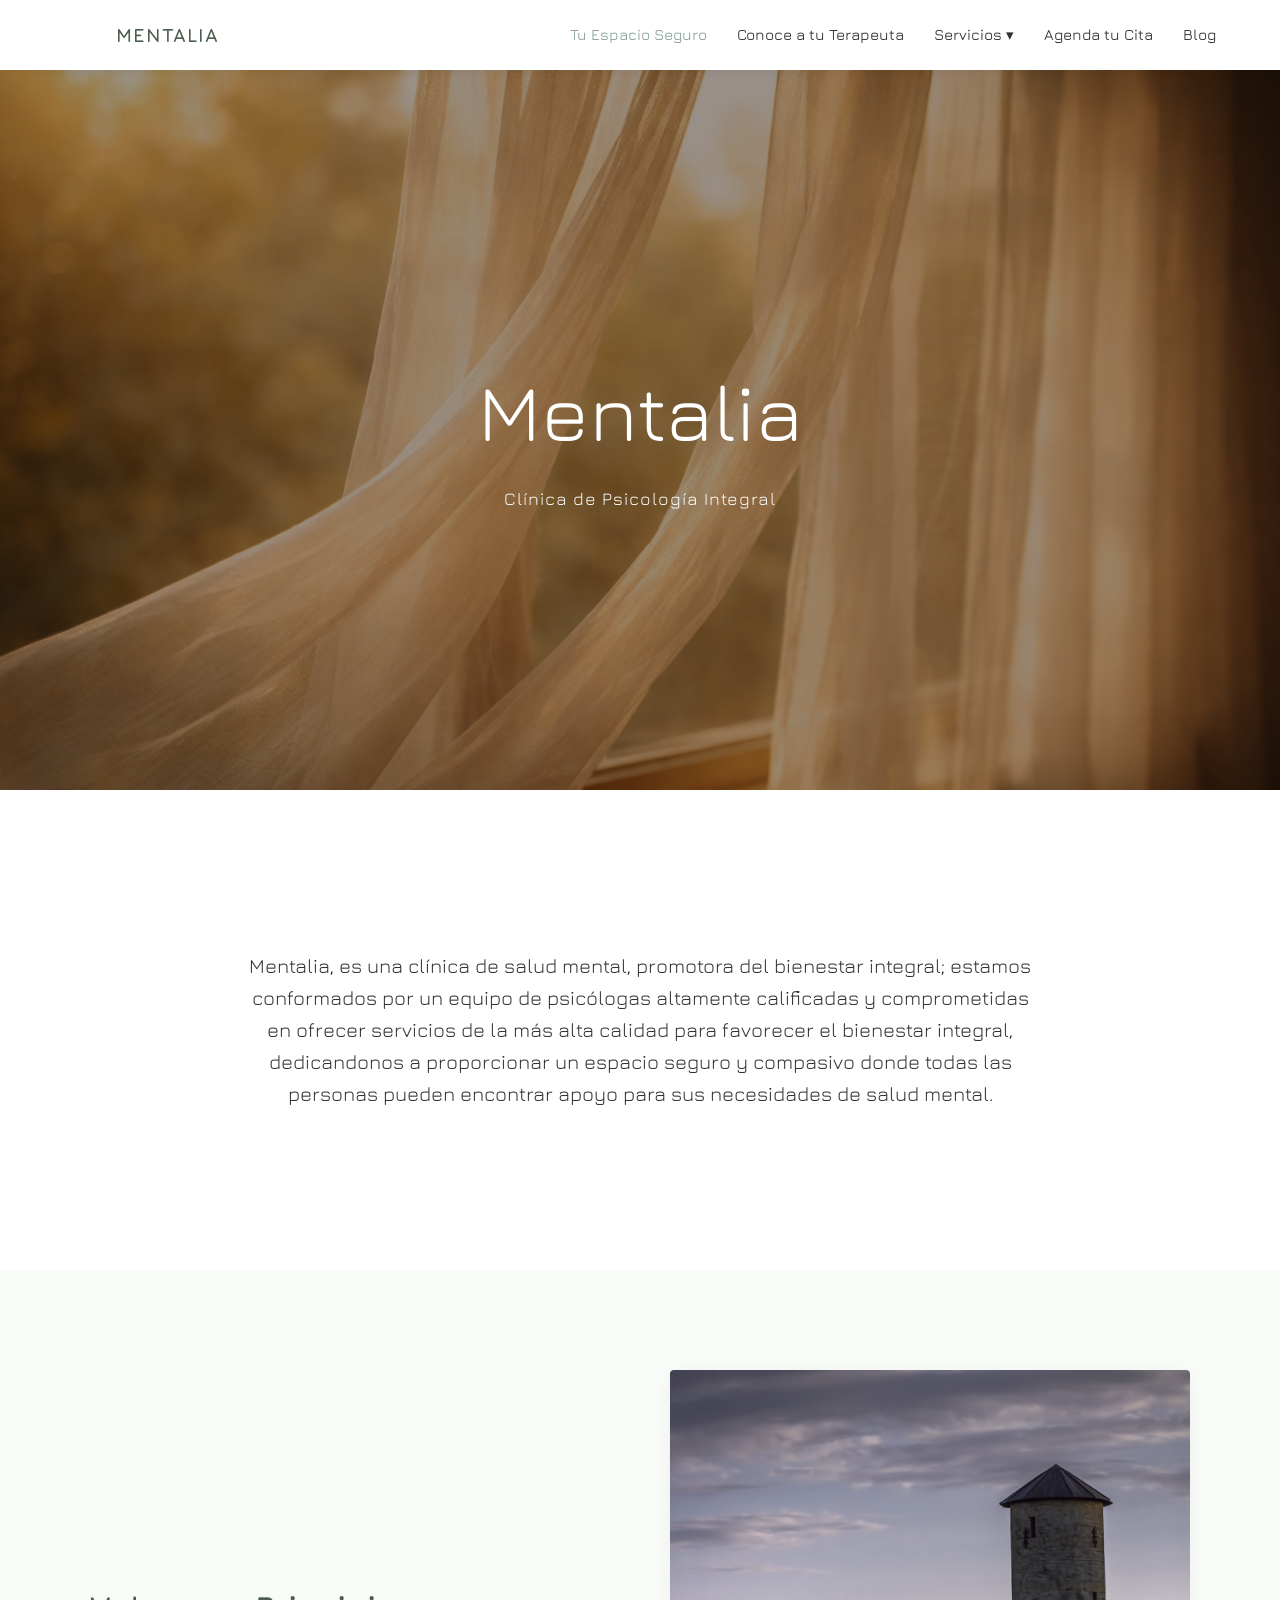
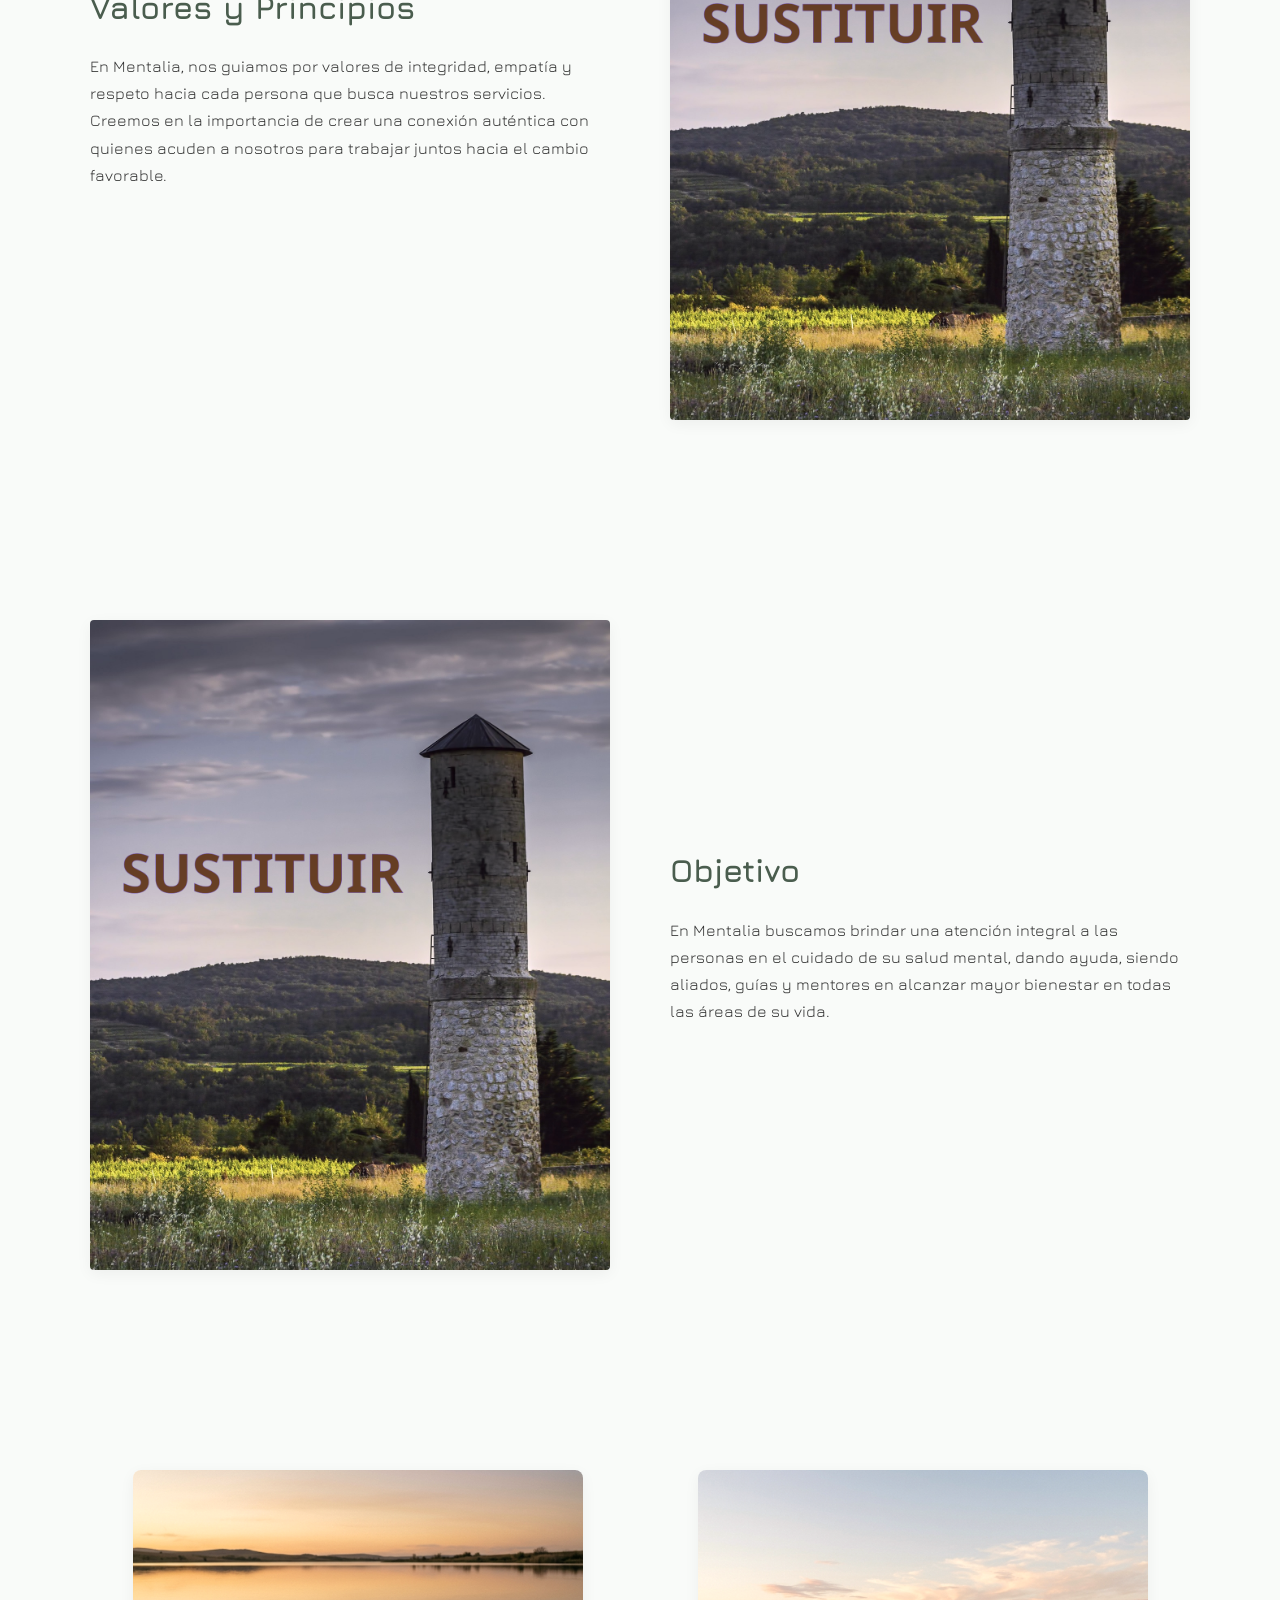
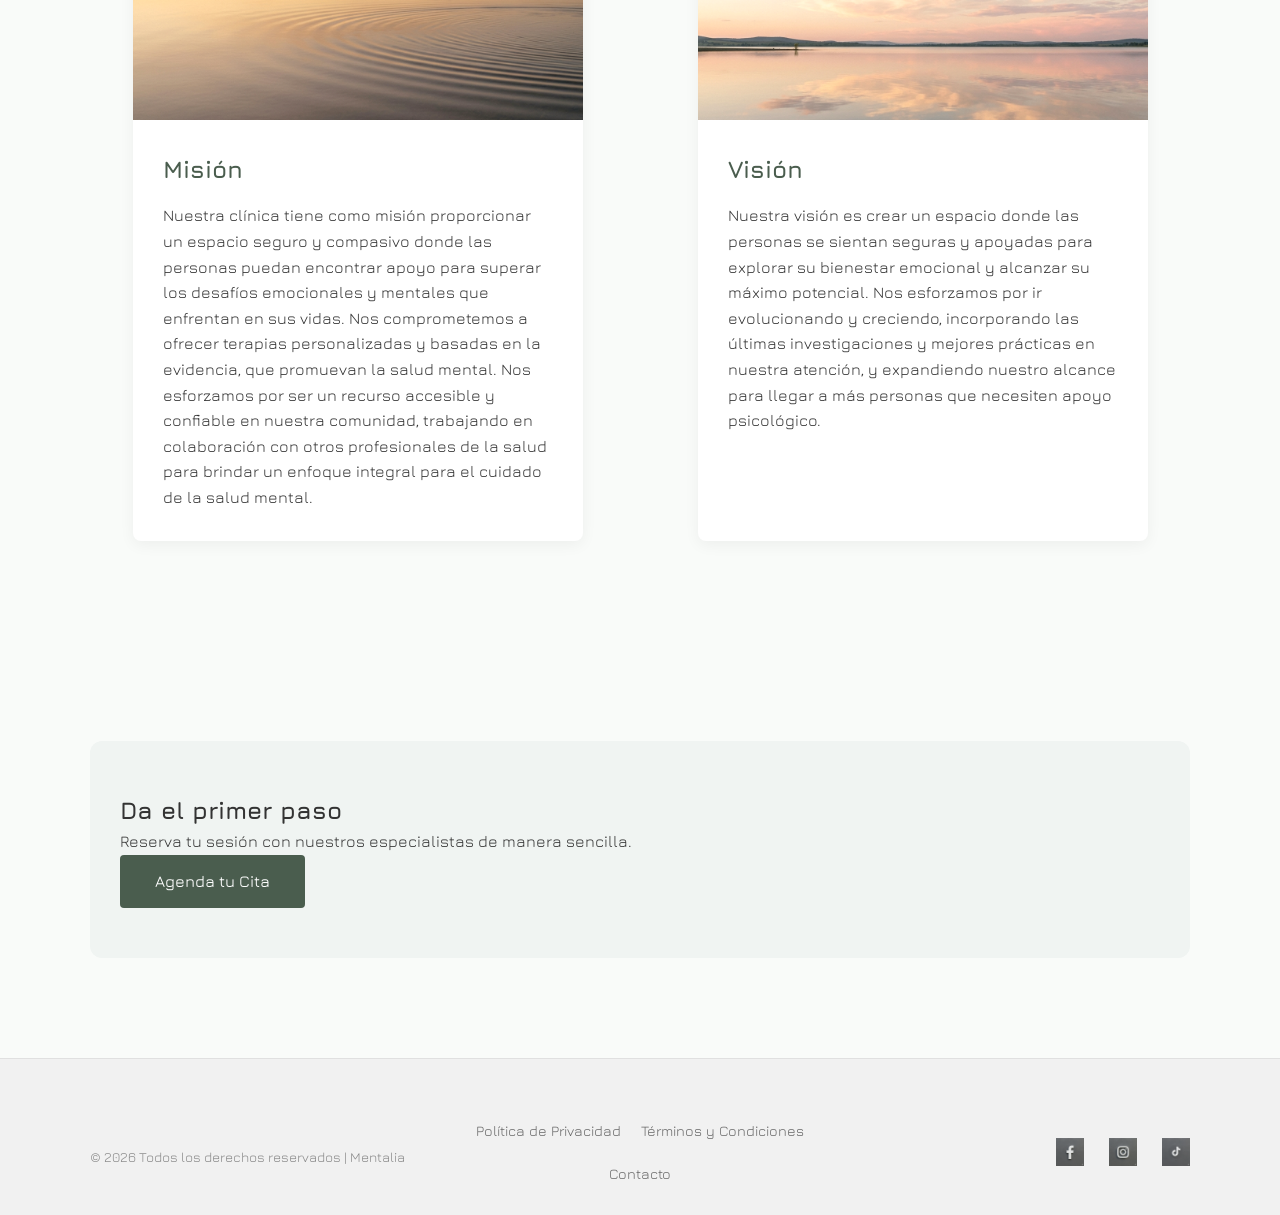
==== commit 94aa5a1e: "Descripción de tus cambios" ====
--- a/index.html
+++ b/index.html
@@ -3,7 +3,7 @@
 <head>
     <meta charset="UTF-8">
     <meta name="viewport" content="width=device-width, initial-scale=1.0">
-    <title>Inicio | Mentalia - Clínica de Psicología Integral</title>
+    <title>Tu Espacio Seguro | Mentalia - Clínica de Psicología Integral</title>
     <link rel="preconnect" href="https://fonts.googleapis.com">
     <link rel="preconnect" href="https://fonts.gstatic.com" crossorigin>
     <link href="https://fonts.googleapis.com/css2?family=Jura:wght@300..700&display=swap" rel="stylesheet">
@@ -24,8 +24,8 @@
             </button>
 
             <ul class="nav-menu" id="nav-menu">
-                <li><a href="index.html" class="nav-link active">Inicio</a></li>
-                <li><a href="equipo.html" class="nav-link">Nuestro Equipo</a></li>
+                <li><a href="index.html" class="nav-link active">Tu Espacio Seguro</a></li>
+                <li><a href="equipo.html" class="nav-link">Conoce a tu Terapeuta</a></li>
                 <li class="nav-item-dropdown">
                     <a href="servicios.html" class="nav-link">Servicios <span class="flecha">▾</span></a>
                     <ul class="submenu">
